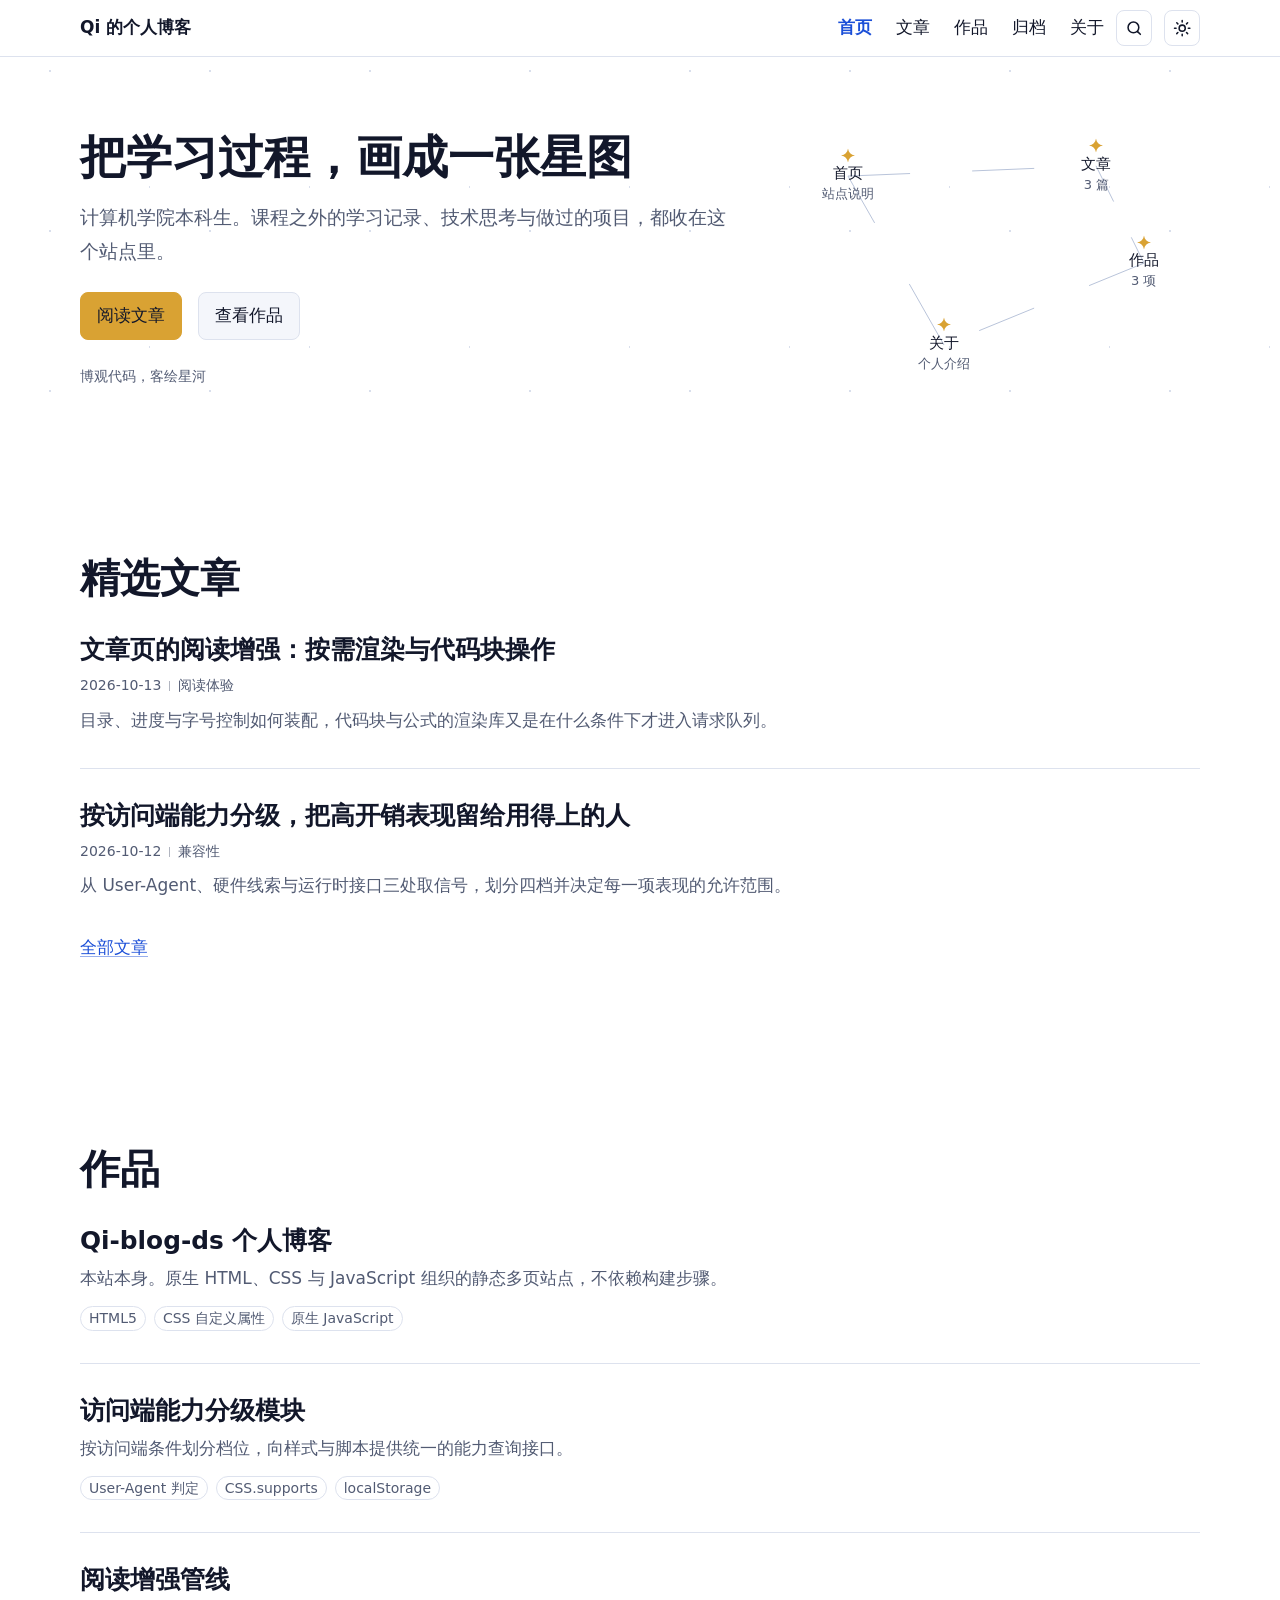
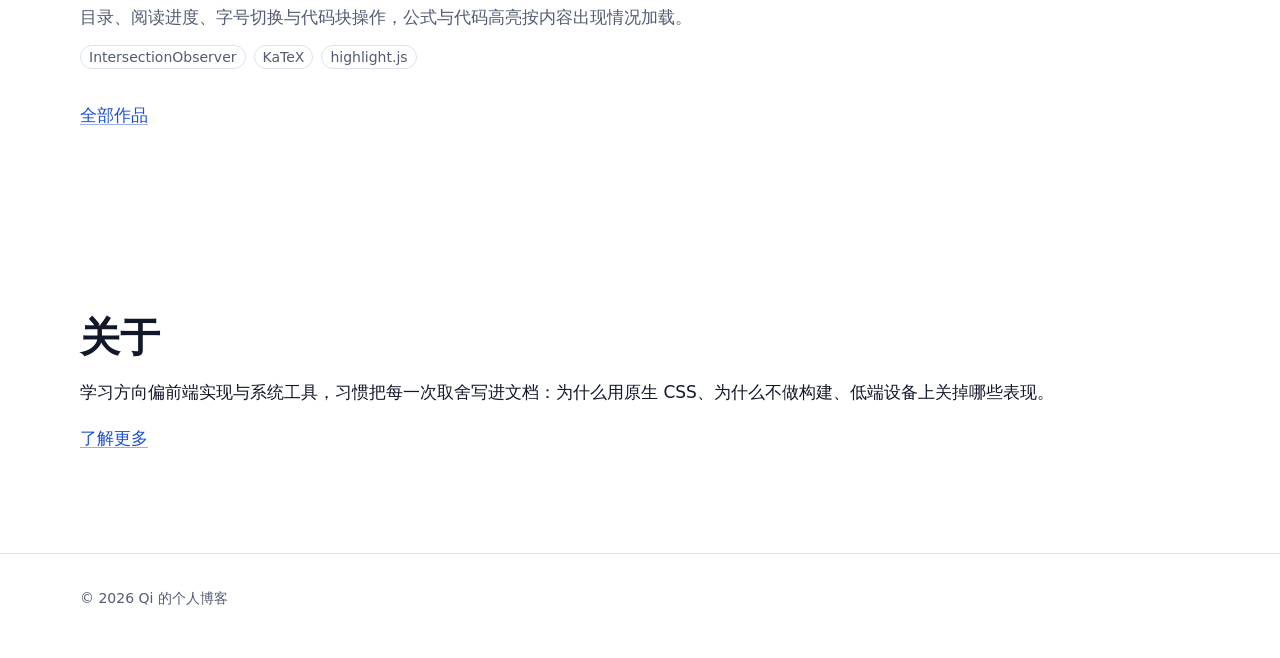
==== index.html @ 5adccbd2 "perf: 站内搜索改为按需加载，首屏不再承担搜索体积 改法：页面移除搜索脚本的同步引入，改由 main.js 的引导逻辑在点击按钮、斜杠键或 Ctrl+K 时才请求脚本，脚本就绪后立即打开面板；搜索" ====
<!DOCTYPE html>
<html lang="zh-CN" data-theme="light">
<head>
  <meta charset="utf-8">
  <meta name="viewport" content="width=device-width, initial-scale=1">
  <meta name="color-scheme" content="light dark">
  <title>Qi 的个人博客</title>
  <meta name="description" content="个人博客：个人介绍、文章阅读与作品陈列。">
  <meta name="theme-color" content="#ffffff">
  <link rel="icon" href="assets/favicon.svg" type="image/svg+xml">
  <meta property="og:site_name" content="Qi 的个人博客">
  <meta property="og:type" content="website">
  <meta property="og:title" content="Qi 的个人博客">
  <meta property="og:description" content="个人博客：个人介绍、文章阅读与作品陈列。">
  <meta property="og:locale" content="zh_CN">
  <link rel="stylesheet" href="assets/styles/tokens.css?v=8">
  <link rel="stylesheet" href="assets/styles/base.css?v=8">
  <script src="assets/scripts/capability.js?v=8"></script>
  <script src="assets/scripts/main.js?v=8" defer></script>
  <script src="assets/scripts/chart.js?v=8" defer></script>
</head>
<body>
  <a class="skip-link" href="#main">跳到主要内容</a>

  <header class="site-header">
    <div class="container header-inner">
      <a class="brand" href="index.html">Qi 的个人博客</a>

      <nav id="site-nav" class="site-nav" aria-label="主导航">
        <ul>
          <li><a href="index.html" aria-current="page">首页</a></li>
          <li><a href="pages/posts.html">文章</a></li>
          <li><a href="pages/works.html">作品</a></li>
          <li><a href="pages/archive.html">归档</a></li>
          <li><a href="pages/about.html">关于</a></li>
        </ul>
      </nav>

      <button class="icon-button search-toggle" type="button" aria-expanded="false" aria-controls="search-panel" title="搜索文章">
        <span class="visually-hidden">搜索文章</span>
        <svg viewBox="0 0 24 24" fill="none" stroke="currentColor" stroke-width="2" stroke-linecap="round" stroke-linejoin="round" aria-hidden="true" focusable="false">
          <circle cx="11" cy="11" r="7"></circle>
          <path d="m20 20-3.5-3.5"></path>
        </svg>
      </button>      <button class="icon-button theme-toggle" type="button" aria-pressed="false" title="切换明暗主题">
        <span class="visually-hidden">切换明暗主题</span>
        <svg class="icon-sun" viewBox="0 0 24 24" fill="none" stroke="currentColor" stroke-width="2" stroke-linecap="round" stroke-linejoin="round" aria-hidden="true" focusable="false">
          <circle cx="12" cy="12" r="4"></circle>
          <path d="M12 2v2M12 20v2M4.93 4.93l1.41 1.41M17.66 17.66l1.41 1.41M2 12h2M20 12h2M6.34 17.66l-1.41 1.41M19.07 4.93l-1.41 1.41"></path>
        </svg>
        <svg class="icon-moon" viewBox="0 0 24 24" fill="none" stroke="currentColor" stroke-width="2" stroke-linecap="round" stroke-linejoin="round" aria-hidden="true" focusable="false">
          <path d="M12 3a6 6 0 0 0 9 9 9 9 0 1 1-9-9Z"></path>
        </svg>
      </button>

      <button class="icon-button nav-toggle" type="button" aria-expanded="false" aria-controls="site-nav" title="展开导航">
        <span class="visually-hidden">展开导航</span>
        <svg viewBox="0 0 24 24" fill="none" stroke="currentColor" stroke-width="2" stroke-linecap="round" aria-hidden="true" focusable="false">
          <path d="M3 7h18"></path>
          <path d="M3 12h18"></path>
          <path d="M3 17h18"></path>
        </svg>
      </button>
    </div>
  </header>

  <main id="main">
    <section class="section hero">
      <div class="container hero-inner">
        <div class="hero-copy">
          <h1>把学习过程，画成一张星图</h1>
          <p class="lede">计算机学院本科生。课程之外的学习记录、技术思考与做过的项目，都收在这个站点里。</p>
          <ul class="actions">
            <li><a href="pages/posts.html" data-variant="primary">阅读文章</a></li>
            <li><a href="pages/works.html">查看作品</a></li>
          </ul>
          <p class="hero-motto">博观代码，客绘星河</p>
        </div>

        <nav class="star-chart" aria-label="站点星图" aria-describedby="chart-help">
          <div class="chart-canvas">
            <svg class="chart-lines" viewBox="0 0 100 100" preserveAspectRatio="none" aria-hidden="true" focusable="false">
              <path pathLength="100" d="M12 18 L74 14"></path>
              <path pathLength="100" d="M74 14 L86 52"></path>
              <path pathLength="100" d="M86 52 L36 84"></path>
              <path pathLength="100" d="M36 84 L12 18"></path>
            </svg>
            <ul class="chart-nodes">
              <li class="chart-node chart-node-home">
                <a href="index.html" aria-current="page">
                  <svg class="chart-spark" viewBox="0 0 24 24" fill="currentColor" aria-hidden="true" focusable="false">
                    <path d="M12 0c1 7 5 11 12 12-7 1-11 5-12 12-1-7-5-11-12-12 7-1 11-5 12-12Z"></path>
                  </svg>
                  <span class="chart-label">首页</span>
                  <span class="chart-meta">站点说明</span>
                </a>
              </li>
              <li class="chart-node chart-node-posts">
                <a href="pages/posts.html">
                  <svg class="chart-spark" viewBox="0 0 24 24" fill="currentColor" aria-hidden="true" focusable="false">
                    <path d="M12 0c1 7 5 11 12 12-7 1-11 5-12 12-1-7-5-11-12-12 7-1 11-5 12-12Z"></path>
                  </svg>
                  <span class="chart-label">文章</span>
                  <span class="chart-meta">3 篇</span>
                </a>
              </li>
              <li class="chart-node chart-node-works">
                <a href="pages/works.html">
                  <svg class="chart-spark" viewBox="0 0 24 24" fill="currentColor" aria-hidden="true" focusable="false">
                    <path d="M12 0c1 7 5 11 12 12-7 1-11 5-12 12-1-7-5-11-12-12 7-1 11-5 12-12Z"></path>
                  </svg>
                  <span class="chart-label">作品</span>
                  <span class="chart-meta">3 项</span>
                </a>
              </li>
              <li class="chart-node chart-node-about">
                <a href="pages/about.html">
                  <svg class="chart-spark" viewBox="0 0 24 24" fill="currentColor" aria-hidden="true" focusable="false">
                    <path d="M12 0c1 7 5 11 12 12-7 1-11 5-12 12-1-7-5-11-12-12 7-1 11-5 12-12Z"></path>
                  </svg>
                  <span class="chart-label">关于</span>
                  <span class="chart-meta">个人介绍</span>
                </a>
              </li>
            </ul>
          </div>
        </nav>
        <p id="chart-help" class="visually-hidden">星图的四个节点可用方向键移动位置，按住 Shift 加快，按 Home 让该节点回到初始位置；滚轮可放大，双击空白处或按 Esc 回到初始状态。</p>
      </div>
    </section>

    <section class="section">
      <div class="container">
        <h2 data-reveal>精选文章</h2>
        <ul class="card-list">
          <li data-reveal>
            <article>
              <h3 class="list-title"><a href="pages/post-reader.html">文章页的阅读增强：按需渲染与代码块操作</a></h3>
              <p class="meta"><time datetime="2026-10-13">2026-10-13</time><span>阅读体验</span></p>
              <p class="summary">目录、进度与字号控制如何装配，代码块与公式的渲染库又是在什么条件下才进入请求队列。</p>
            </article>
          </li>
          <li data-reveal>
            <article>
              <h3 class="list-title"><a href="pages/post-capability.html">按访问端能力分级，把高开销表现留给用得上的人</a></h3>
              <p class="meta"><time datetime="2026-10-12">2026-10-12</time><span>兼容性</span></p>
              <p class="summary">从 User-Agent、硬件线索与运行时接口三处取信号，划分四档并决定每一项表现的允许范围。</p>
            </article>
          </li>
        </ul>
        <p><a href="pages/posts.html">全部文章</a></p>
      </div>
    </section>

    <section class="section">
      <div class="container">
        <h2 data-reveal>作品</h2>
        <ul class="card-list">
          <li data-reveal>
            <article>
              <h3 class="list-title"><a href="pages/works.html">Qi-blog-ds 个人博客</a></h3>
              <p class="summary">本站本身。原生 HTML、CSS 与 JavaScript 组织的静态多页站点，不依赖构建步骤。</p>
              <ul class="tags">
                <li>HTML5</li>
                <li>CSS 自定义属性</li>
                <li>原生 JavaScript</li>
              </ul>
            </article>
          </li>
          <li data-reveal>
            <article>
              <h3 class="list-title"><a href="pages/works.html">访问端能力分级模块</a></h3>
              <p class="summary">按访问端条件划分档位，向样式与脚本提供统一的能力查询接口。</p>
              <ul class="tags">
                <li>User-Agent 判定</li>
                <li>CSS.supports</li>
                <li>localStorage</li>
              </ul>
            </article>
          </li>
          <li data-reveal>
            <article>
              <h3 class="list-title"><a href="pages/works.html">阅读增强管线</a></h3>
              <p class="summary">目录、阅读进度、字号切换与代码块操作，公式与代码高亮按内容出现情况加载。</p>
              <ul class="tags">
                <li>IntersectionObserver</li>
                <li>KaTeX</li>
                <li>highlight.js</li>
              </ul>
            </article>
          </li>
        </ul>
        <p><a href="pages/works.html">全部作品</a></p>
      </div>
    </section>

    <section class="section">
      <div class="container">
        <h2>关于</h2>
        <p>学习方向偏前端实现与系统工具，习惯把每一次取舍写进文档：为什么用原生 CSS、为什么不做构建、低端设备上关掉哪些表现。</p>
        <p><a href="pages/about.html">了解更多</a></p>
      </div>
    </section>
  </main>

  <footer class="site-footer">
    <div class="container">
      <p>© <span data-year>2026</span> Qi 的个人博客</p>
    </div>
  </footer>
  <div class="search-panel" id="search-panel" hidden>
    <div class="search-box" role="dialog" aria-modal="true" aria-labelledby="search-heading">
      <h2 class="visually-hidden" id="search-heading">站内搜索</h2>
      <div class="search-bar">
        <svg class="search-icon" viewBox="0 0 24 24" fill="none" stroke="currentColor" stroke-width="2" stroke-linecap="round" stroke-linejoin="round" aria-hidden="true" focusable="false">
          <circle cx="11" cy="11" r="7"></circle>
          <path d="m20 20-3.5-3.5"></path>
        </svg>
        <input type="search" class="search-input" placeholder="搜索文章" aria-label="输入关键词搜索文章" autocomplete="off">
        <button type="button" class="search-dismiss" aria-label="关闭搜索">
          <svg viewBox="0 0 24 24" fill="none" stroke="currentColor" stroke-width="2" stroke-linecap="round" aria-hidden="true" focusable="false">
            <path d="M6 6l12 12"></path>
            <path d="M18 6 6 18"></path>
          </svg>
        </button>
      </div>
      <p class="search-status" role="status" aria-live="polite"></p>
      <ul class="search-results"></ul>
    </div>
  </div>

</body>
</html>
---- assets/styles/tokens.css ----
/* 设计令牌：字体、字号、间距、圆角、动效与配色 */
:root {
  --font-sans: system-ui, -apple-system, "Segoe UI", "Noto Sans SC",
    "PingFang SC", "Microsoft YaHei", sans-serif;
  --font-mono: ui-monospace, SFMono-Regular, "Cascadia Code", Consolas,
    "Liberation Mono", monospace;

  --text-sm: 0.875rem;
  --text-base: 1.0625rem;
  --text-lg: 1.1875rem;
  --text-xl: clamp(1.3rem, 1.15rem + 0.6vw, 1.55rem);
  --text-2xl: clamp(1.7rem, 1.35rem + 1.5vw, 2.5rem);
  --text-3xl: clamp(2.1rem, 1.5rem + 2.6vw, 3.6rem);

  --leading-tight: 1.22;
  --leading-base: 1.75;

  --space-1: 0.25rem;
  --space-2: 0.5rem;
  --space-3: 0.75rem;
  --space-4: 1rem;
  --space-5: 1.5rem;
  --space-6: 2rem;
  --space-7: 3rem;
  --space-8: 4rem;

  --radius-sm: 4px;
  --radius-md: 8px;
  --radius-pill: 999px;

  --container: 72rem;
  --measure: 36rem;
  --section-space: clamp(3rem, 2rem + 4vw, 5.5rem);
  --header-height: 3.5rem;

  --duration-fast: 120ms;
  --duration-base: 200ms;
  --duration-slow: 400ms;
  --duration-drift: 240s;
  --duration-draw: 900ms;
  --ease-out: cubic-bezier(0.22, 1, 0.36, 1);
}

:root[data-theme="light"] {
  color-scheme: light;
  --color-bg: #ffffff;
  --color-surface: #f4f6fb;
  --color-text: #12172a;
  --color-muted: #525b73;
  --color-border: #dde2ee;
  --color-accent: #d9a233;
  --color-accent-contrast: #12172a;
  --color-link: #1b4fd8;
  --color-link-hover: #1746bf;
  --color-focus: #1d4ed8;
  --color-star: #aebbd6;
  --color-chart-line: #b9c4da;
  --color-selection: rgb(217 162 51 / 30%);
  --star-opacity: 0.7;
  --shadow-md: 0 6px 24px rgb(16 18 24 / 10%);
}

:root[data-theme="dark"] {
  color-scheme: dark;
  --color-bg: #0a0e18;
  --color-surface: #131a28;
  --color-text: #e7ecf7;
  --color-muted: #98a3bd;
  --color-border: #242c40;
  --color-accent: #f0c675;
  --color-accent-contrast: #0a0e18;
  --color-link: #8fb4ff;
  --color-link-hover: #a9c8ff;
  --color-focus: #93b6ff;
  --color-star: #9fb6e8;
  --color-chart-line: #38425f;
  --color-selection: rgb(240 198 117 / 28%);
  --star-opacity: 0.7;
  --shadow-md: 0 6px 24px rgb(0 0 0 / 45%);
}

::selection {
  background-color: var(--color-selection);
  color: var(--color-text);
}
---- assets/styles/base.css ----
/* 重置与基线 */
*,
*::before,
*::after {
  box-sizing: border-box;
}

html {
  -webkit-text-size-adjust: 100%;
  scroll-behavior: smooth;
}

@media (prefers-reduced-motion: reduce) {
  html {
    scroll-behavior: auto;
  }

  *,
  *::before,
  *::after {
    animation-duration: 0.01ms !important;
    animation-iteration-count: 1 !important;
    transition-duration: 0.01ms !important;
  }
}

body {
  display: flex;
  flex-direction: column;
  min-height: 100vh;
  margin: 0;
  font-family: var(--font-sans);
  font-size: var(--text-base);
  line-height: var(--leading-base);
  caret-color: var(--color-accent);
  color: var(--color-text);
  background-color: var(--color-bg);
}

main {
  flex: 1;
}

h1,
h2,
h3,
h4 {
  margin: 0 0 var(--space-4);
  line-height: var(--leading-tight);
  text-wrap: balance;
}

h1 {
  font-size: var(--text-3xl);
}

h2 {
  font-size: var(--text-2xl);
}

h3 {
  font-size: var(--text-xl);
}

p {
  margin: 0 0 var(--space-4);
}

ul,
ol {
  padding-inline-start: 1.25em;
}

img,
svg,
video {
  display: block;
  max-width: 100%;
  height: auto;
}

a {
  color: var(--color-link);
  text-decoration-line: underline;
  text-decoration-color: color-mix(in srgb, currentColor 45%, transparent);
  text-decoration-thickness: 0.06em;
  text-underline-offset: 0.18em;
  text-decoration-skip-ink: auto;
  transition: color var(--duration-fast) var(--ease-out);
}

a:hover,
a:active {
  color: var(--color-link-hover);
  text-decoration-color: currentColor;
  text-decoration-thickness: 0.1em;
}

.prose a,
.summary a {
  overflow-wrap: break-word;
  overflow-wrap: anywhere;
}

/* 站外链接附外链标记，缺少遮罩支持时不显示 */
@supports ((-webkit-mask-image: url("x.svg")) or (mask-image: url("x.svg"))) {
  .prose a[href^="http"]::after,
  .summary a[href^="http"]::after,
  .actions a[href^="http"]::after {
    content: "";
    display: inline-block;
    inline-size: 0.7em;
    block-size: 0.7em;
    margin-inline-start: 0.3em;
    vertical-align: baseline;
    background-color: currentColor;
    -webkit-mask-image: url("data:image/svg+xml,%3Csvg xmlns='http://www.w3.org/2000/svg' viewBox='0 0 24 24' fill='none' stroke='%23000' stroke-width='2.4' stroke-linecap='round' stroke-linejoin='round'%3E%3Cpath d='M15 3h6v6'/%3E%3Cpath d='M10 14 21 3'/%3E%3Cpath d='M18 13v6a2 2 0 0 1-2 2H5a2 2 0 0 1-2-2V8a2 2 0 0 1 2-2h6'/%3E%3C/svg%3E");
    mask-image: url("data:image/svg+xml,%3Csvg xmlns='http://www.w3.org/2000/svg' viewBox='0 0 24 24' fill='none' stroke='%23000' stroke-width='2.4' stroke-linecap='round' stroke-linejoin='round'%3E%3Cpath d='M15 3h6v6'/%3E%3Cpath d='M10 14 21 3'/%3E%3Cpath d='M18 13v6a2 2 0 0 1-2 2H5a2 2 0 0 1-2-2V8a2 2 0 0 1 2-2h6'/%3E%3C/svg%3E");
    -webkit-mask-repeat: no-repeat;
    mask-repeat: no-repeat;
    -webkit-mask-position: center;
    mask-position: center;
    -webkit-mask-size: contain;
    mask-size: contain;
  }

  .actions a[href^="http"]::after {
    margin-inline-start: 0;
  }
}

button {
  font: inherit;
  color: inherit;
}

:focus-visible {
  outline: 2px solid var(--color-focus);
  outline-offset: 2px;
}

/* 通用工具类 */
.container {
  width: 100%;
  max-width: var(--container);
  margin-inline: auto;
  padding-inline: var(--space-4);
}

.visually-hidden {
  position: absolute;
  width: 1px;
  height: 1px;
  padding: 0;
  margin: -1px;
  overflow: hidden;
  clip-path: inset(50%);
  white-space: nowrap;
  border: 0;
}

.skip-link {
  position: absolute;
  inset-inline-start: var(--space-4);
  inset-block-start: -3rem;
  z-index: 40;
  padding: var(--space-2) var(--space-4);
  background-color: var(--color-bg);
  border: 1px solid var(--color-border);
  border-radius: var(--radius-md);
  text-decoration: none;
  transition: inset-block-start var(--duration-fast) var(--ease-out);
}

.skip-link:focus {
  inset-block-start: var(--space-2);
}

/* 页头 */
.site-header {
  position: sticky;
  inset-block-start: 0;
  z-index: 20;
  background-color: var(--color-bg);
  border-bottom: 1px solid var(--color-border);
}

@supports (backdrop-filter: blur(1px)) {
  .site-header {
    background-color: color-mix(in srgb, var(--color-bg) 86%, transparent);
    -webkit-backdrop-filter: blur(12px);
    backdrop-filter: blur(12px);
  }
}

.header-inner {
  display: flex;
  align-items: center;
  gap: var(--space-3);
  min-height: var(--header-height);
}

.brand {
  margin-inline-end: auto;
  font-weight: 600;
  color: inherit;
  text-decoration: none;
}

.icon-button {
  display: inline-flex;
  align-items: center;
  justify-content: center;
  inline-size: 2.25rem;
  block-size: 2.25rem;
  padding: 0;
  background-color: transparent;
  border: 1px solid var(--color-border);
  border-radius: var(--radius-md);
  color: inherit;
  cursor: pointer;
  transition: background-color var(--duration-fast) var(--ease-out);
}

.icon-button:hover {
  background-color: var(--color-surface);
}

.icon-button svg {
  inline-size: 1.15rem;
  block-size: 1.15rem;
}

.theme-toggle .icon-moon {
  display: none;
}

:root[data-theme="dark"] .theme-toggle .icon-sun {
  display: none;
}

:root[data-theme="dark"] .theme-toggle .icon-moon {
  display: block;
}

/* 导航 */
.site-nav ul {
  display: flex;
  flex-direction: column;
  gap: var(--space-2);
  margin: 0;
  padding: 0;
  list-style: none;
}

.site-nav a {
  display: block;
  padding-block: var(--space-1);
  color: inherit;
  text-decoration: none;
}

.site-nav a:hover {
  color: var(--color-link);
  text-decoration: underline;
}

.site-nav a[aria-current="page"] {
  color: var(--color-link);
  font-weight: 600;
}

/* 具备脚本能力时，移动端导航折入可展开面板 */
:root.has-js .site-nav {
  position: absolute;
  inset-inline: 0;
  inset-block-start: 100%;
  display: none;
  padding: var(--space-3) var(--space-4) var(--space-5);
  background-color: var(--color-bg);
  border-bottom: 1px solid var(--color-border);
}

:root.has-js .site-nav[data-open="true"] {
  display: block;
}

@media (min-width: 768px) {
  .nav-toggle {
    display: none;
  }

  :root.has-js .site-nav {
    position: static;
    display: block;
    padding: 0;
    background: none;
    border: 0;
  }

  .site-nav ul {
    flex-direction: row;
    gap: var(--space-5);
  }
}

/* 内容区块与页脚 */
.section {
  padding-block: var(--section-space);
  scroll-margin-top: calc(var(--header-height) + var(--space-4));
}

.hero {
  position: relative;
  overflow: hidden;
  padding-block: clamp(2.5rem, 1.6rem + 3.6vw, 4.5rem) var(--section-space);
}

.hero-inner {
  display: grid;
  gap: var(--space-7);
  align-items: center;
}

@media (min-width: 60rem) {
  .hero-inner {
    grid-template-columns: minmax(0, 1fr) minmax(20rem, 25rem);
    gap: var(--space-8);
  }
}

.hero h1 {
  font-size: clamp(1.85rem, 1.4rem + 1.9vw, 2.9rem);
}

.hero-motto {
  margin: var(--space-5) 0 0;
  color: var(--color-muted);
  font-size: var(--text-sm);
}

/* 站点星图：栏目作为星座节点，连线与星点由内联 SVG 与样式生成 */
.star-chart {
  position: relative;
  inline-size: 100%;
  max-inline-size: 25rem;
  aspect-ratio: 10 / 6.4;
  margin-inline: auto;
}

/* 可变换层：缩放与平移作用在这一层，节点与连线同处一层 */
.chart-canvas {
  position: absolute;
  inset: 0;
  touch-action: pan-y;
  cursor: grab;
  -webkit-user-drag: none;
}

.chart-canvas[data-dragging="true"] {
  cursor: grabbing;
}

.chart-lines {
  position: absolute;
  inset: 0;
  inline-size: 100%;
  block-size: 100%;
  overflow: visible;
  color: var(--color-chart-line);
}

.chart-lines path {
  fill: none;
  stroke: currentColor;
  stroke-width: 1;
  vector-effect: non-scaling-stroke;
  stroke-dasharray: 100;
  stroke-dashoffset: 0;
  animation: chart-draw var(--duration-draw) var(--ease-out) both;
}

.chart-lines path:nth-child(2) {
  animation-delay: 110ms;
}

.chart-lines path:nth-child(3) {
  animation-delay: 220ms;
}

.chart-lines path:nth-child(4) {
  animation-delay: 330ms;
}

@keyframes chart-draw {
  from {
    stroke-dashoffset: 100;
  }

  to {
    stroke-dashoffset: 0;
  }
}

.chart-nodes {
  position: absolute;
  inset: 0;
  margin: 0;
  padding: 0;
  list-style: none;
}

.chart-node {
  position: absolute;
  inset-block-start: var(--y);
  inset-inline-start: var(--x);
  inline-size: max-content;
  /* 静态时偏移由变量给出（缺省 0）；脚本运行时改为直接写内联 transform */
  transform: translate(-50%, -50%) translate3d(var(--ox, 0px), var(--oy, 0px), 0);
}

.chart-node a {
  display: flex;
  flex-direction: column;
  align-items: center;
  gap: 0.15rem;
  padding: var(--space-1) var(--space-2);
  color: inherit;
  text-decoration: none;
}

.chart-spark {
  inline-size: 0.875rem;
  block-size: 0.875rem;
  color: var(--color-accent);
  transition: transform var(--duration-base) var(--ease-out);
}

.chart-node a:hover .chart-spark,
.chart-node a:focus-visible .chart-spark {
  transform: scale(1.2);
}

.chart-label {
  font-size: 0.9375rem;
  line-height: 1.3;
}

.chart-node a:hover .chart-label,
.chart-node a:focus-visible .chart-label {
  color: var(--color-link);
}

.chart-meta {
  color: var(--color-muted);
  font-size: 0.8125rem;
  line-height: 1.3;
}

.chart-node-home {
  --x: 12%;
  --y: 18%;
}

.chart-node-posts {
  --x: 74%;
  --y: 14%;
}

.chart-node-works {
  --x: 86%;
  --y: 52%;
}

.chart-node-about {
  --x: 36%;
  --y: 84%;
}
/* 聚焦反馈：指针悬停或键盘聚焦某个节点时，相关元素保持，其余退到背景 */
.chart-spark,
.chart-label,
.chart-meta,
.chart-lines path {
  transition: opacity var(--duration-base) var(--ease-out), color var(--duration-base) var(--ease-out);
}

/* 淡化时只让星形与连线退到背景，标签改用次要文字色，文字始终可读 */
.chart-node.is-dim .chart-spark {
  opacity: 0.35;
}

.chart-node.is-dim .chart-label,
.chart-node.is-dim .chart-meta {
  color: var(--color-muted);
}

.chart-lines path.is-dim {
  opacity: 0.3;
}

.chart-node.is-focus .chart-spark {
  transform: scale(1.35);
}

.chart-node.is-focus .chart-label {
  color: var(--color-link);
}

.chart-node.is-focus .chart-meta {
  color: var(--color-text);
}

.chart-lines path.is-focus {
  stroke: var(--color-accent);
  stroke-width: 1.5;
}

.chart-node a {
  cursor: grab;
  -webkit-user-drag: none;
  user-select: none;
}
/* 高对比模式：线条与星形改用系统色，淡化改用系统灰，不再依赖透明度 */
@media (forced-colors: active) {
  .hero::before,
  .hero::after {
    display: none;
  }

  .chart-lines {
    color: CanvasText;
  }

  .chart-lines path.is-focus {
    stroke: Highlight;
    stroke-width: 2;
  }

  .chart-spark {
    color: CanvasText;
  }

  .chart-node.is-focus .chart-spark,
  .chart-node.is-focus .chart-label {
    color: Highlight;
  }

  .chart-node.is-dim,
  .chart-lines path.is-dim {
    opacity: 1;
  }

  .chart-node.is-dim .chart-label,
  .chart-node.is-dim .chart-meta {
    color: GrayText;
  }
}
/* 用户要求更高对比度时，线条与各类边框改用正文色 */
@media (prefers-contrast: more) {
  .chart-lines {
    color: var(--color-text);
  }

  .chart-lines path.is-dim {
    opacity: 0.55;
  }

  .site-header,
  .card-list > li,
  .tags li,
  .pager a,
  .icon-button,
  .code-action,
  .code-toolbar {
    border-color: var(--color-text);
  }
}

.chart-node.is-dragging {
  z-index: 2;
}

.chart-node.is-dragging a {
  cursor: grabbing;
}

/* 星河：两层星点，位移量与平铺尺寸取整以保持循环无缝 */
.hero::before,
.hero::after {
  content: "";
  position: absolute;
  inset: -170px;
  pointer-events: none;
  background-repeat: repeat;
}

.hero::before {
  background-image:
    radial-gradient(1px 1px at 24px 36px, var(--color-star) 50%, transparent 51%),
    radial-gradient(1px 1px at 132px 96px, var(--color-star) 50%, transparent 51%),
    radial-gradient(1px 1px at 78px 168px, var(--color-star) 50%, transparent 51%);
  background-size: 120px 120px;
  opacity: var(--star-opacity);
  animation: star-drift-a var(--duration-drift) linear infinite;
}

.hero::after {
  background-image:
    radial-gradient(1.5px 1.5px at 60px 24px, var(--color-star) 50%, transparent 51%),
    radial-gradient(1.5px 1.5px at 160px 140px, var(--color-star) 50%, transparent 51%);
  background-size: 160px 160px;
  opacity: calc(var(--star-opacity) * 0.65);
  animation: star-drift-b calc(var(--duration-drift) * 1.3) linear infinite;
}

.hero > .container {
  position: relative;
  z-index: 1;
}

@keyframes star-drift-a {
  from {
    transform: translate3d(0, 0, 0);
  }

  to {
    transform: translate3d(-120px, 120px, 0);
  }
}

@keyframes star-drift-b {
  from {
    transform: translate3d(0, 0, 0);
  }

  to {
    transform: translate3d(160px, -160px, 0);
  }
}

.lede {
  font-size: var(--text-lg);
  color: var(--color-muted);
}

.site-footer {
  padding-block: var(--space-6);
  border-top: 1px solid var(--color-border);
  color: var(--color-muted);
  font-size: var(--text-sm);
}

/* 能力分级降级：按 data-cap 与 data-motion 关闭高开销表现 */
:root[data-cap="low"] .site-header,
:root[data-cap="minimal"] .site-header {
  background-color: var(--color-bg);
  -webkit-backdrop-filter: none;
  backdrop-filter: none;
}

:root[data-cap="minimal"] .site-nav {
  position: static;
  display: block;
  padding: 0;
  background: none;
  border: 0;
}

:root[data-cap="minimal"] .site-nav ul {
  flex-direction: row;
  flex-wrap: wrap;
  gap: var(--space-4);
}

:root[data-cap="minimal"] .nav-toggle,
:root[data-cap="minimal"] .theme-toggle,
:root[data-cap="minimal"] .search-toggle,
:root:not(.has-js) .nav-toggle,
:root:not(.has-js) .theme-toggle,
:root:not(.has-js) .search-toggle {
  display: none;
}

:root[data-cap="minimal"],
:root[data-motion="reduced"] {
  scroll-behavior: auto;
}

:root[data-motion="reduced"] *,
:root[data-motion="reduced"] *::before,
:root[data-motion="reduced"] *::after {
  animation-duration: 0.01ms !important;
  animation-iteration-count: 1 !important;
  transition-duration: 0.01ms !important;
}

:root[data-cap="minimal"] *,
:root[data-cap="minimal"] *::before,
:root[data-cap="minimal"] *::after {
  animation: none !important;
  transition: none !important;
}

/* 内容清单：文章与作品 */
.card-list {
  margin: 0;
  padding: 0;
  list-style: none;
}

.card-list > li {
  padding-block: var(--space-6);
  border-top: 1px solid var(--color-border);
}

.card-list > li:first-child {
  padding-block-start: var(--space-4);
  border-top: 0;
}

.list-title {
  margin: 0 0 var(--space-2);
  font-size: var(--text-xl);
}

.list-title a {
  color: inherit;
  text-decoration: none;
}

.list-title a:hover {
  color: var(--color-link);
  text-decoration: underline;
}

.meta {
  margin: 0 0 var(--space-2);
  color: var(--color-muted);
  font-size: var(--text-sm);
}

/* 元信息之间以细分隔线区分，避免使用居中小圆点 */
.meta > * + *::before {
  content: "";
  display: inline-block;
  inline-size: 1px;
  block-size: 0.72em;
  margin-inline: var(--space-2);
  background-color: currentColor;
  opacity: 0.45;
  vertical-align: -0.06em;
}

.meta time {
  font-variant-numeric: tabular-nums;
}

.summary {
  margin: 0;
  color: var(--color-muted);
}

.tags {
  display: flex;
  flex-wrap: wrap;
  gap: var(--space-2);
  margin: var(--space-3) 0 0;
  padding: 0;
  list-style: none;
}

.tags li {
  padding: 0 var(--space-2);
  border: 1px solid var(--color-border);
  border-radius: var(--radius-pill);
  color: var(--color-muted);
  font-size: var(--text-sm);
  line-height: 1.6;
}

.actions {
  display: flex;
  flex-wrap: wrap;
  gap: var(--space-4);
  margin: var(--space-5) 0 0;
  padding: 0;
  list-style: none;
}

.actions a {
  display: inline-flex;
  align-items: center;
  gap: var(--space-2);
  padding: var(--space-2) var(--space-4);
  background-color: var(--color-surface);
  border: 1px solid var(--color-border);
  border-radius: var(--radius-md);
  color: var(--color-text);
  text-decoration: none;
}

.actions a:hover,
.actions a:active {
  background-color: var(--color-bg);
  border-color: var(--color-link);
  color: var(--color-link);
}

.actions a[data-variant="primary"] {
  background-color: var(--color-accent);
  border-color: var(--color-accent);
  color: var(--color-accent-contrast);
}

.actions a[data-variant="primary"]:hover,
.actions a[data-variant="primary"]:active {
  background-color: var(--color-accent);
  border-color: var(--color-accent);
  color: var(--color-accent-contrast);
  filter: brightness(1.12);
}

/* 正文 */
.prose {
  max-width: var(--measure);
}

.prose :is(h2, h3, h4) {
  scroll-margin-top: calc(var(--header-height) + var(--space-4));
}

.prose p {
  text-wrap: pretty;
}

/* 表格：正文中的对照内容，窄屏由外层容器承担横向滚动 */
.table-wrap {
  overflow-x: auto;
  margin: 0 0 var(--space-5);
}

.prose table {
  inline-size: 100%;
  min-inline-size: 28rem;
  border-collapse: collapse;
  font-size: var(--text-sm);
  line-height: 1.6;
}

.prose caption {
  margin-bottom: var(--space-3);
  color: var(--color-muted);
  text-align: start;
}

.prose th,
.prose td {
  padding: var(--space-3);
  border-bottom: 1px solid var(--color-border);
  text-align: start;
  vertical-align: top;
}

.prose thead th {
  border-bottom-color: var(--color-text);
  color: var(--color-muted);
  font-weight: 600;
}

.prose tbody tr:last-child th,
.prose tbody tr:last-child td {
  border-bottom: 0;
}

.prose pre {
  overflow-x: auto;
  margin: 0 0 var(--space-4);
  padding: var(--space-4);
  background-color: var(--color-surface);
  border: 1px solid var(--color-border);
  border-radius: var(--radius-md);
  font-family: var(--font-mono);
  font-size: var(--text-sm);
  line-height: 1.6;
}

.prose code {
  font-family: var(--font-mono);
  font-size: 0.95em;
}

.prose blockquote {
  margin: 0 0 var(--space-4);
  padding-inline-start: var(--space-4);
  border-inline-start: 1px solid var(--color-border);
  color: var(--color-muted);
}

/* 横向滚动区域沿用页面配色，滚动条不落入浏览器默认外观 */
.prose pre,
.table-wrap {
  scrollbar-color: var(--color-border) transparent;
  scrollbar-width: thin;
}

/* 滚动出现：仅在具备观察器且允许动效时隐藏待入场元素 */
:root.has-observer:not([data-motion="reduced"]) [data-reveal] {
  opacity: 0;
  transform: translateY(8px);
}

:root.has-observer:not([data-motion="reduced"]) [data-reveal].is-revealed {
  opacity: 1;
  transform: none;
  transition: opacity var(--duration-slow) var(--ease-out),
    transform var(--duration-slow) var(--ease-out);
}

/* 归档页：按年份与按标签两组视图 */
.archive-years {
  margin: 0 0 var(--space-7);
  padding: 0;
  list-style: none;
}

.archive-year {
  padding-block: var(--space-4);
  border-top: 1px solid var(--color-border);
}

.archive-year:first-child {
  padding-block-start: 0;
  border-top: 0;
}

.archive-year h3 {
  margin: 0 0 var(--space-3);
  color: var(--color-muted);
  font-size: var(--text-lg);
  font-variant-numeric: tabular-nums;
}

.archive-items {
  margin: 0;
  padding: 0;
  list-style: none;
}

.archive-items li {
  display: flex;
  flex-wrap: wrap;
  align-items: baseline;
  gap: var(--space-3);
  padding-block: var(--space-2);
}

.archive-items time {
  min-inline-size: 4.5rem;
  color: var(--color-muted);
  font-size: var(--text-sm);
  font-variant-numeric: tabular-nums;
}

.tag-cloud {
  display: flex;
  flex-wrap: wrap;
  gap: var(--space-2);
  margin: 0 0 var(--space-6);
  padding: 0;
  list-style: none;
}

.tag-cloud a {
  display: inline-flex;
  align-items: baseline;
  gap: var(--space-2);
  padding: var(--space-1) var(--space-3);
  border: 1px solid var(--color-border);
  border-radius: var(--radius-pill);
  color: var(--color-text);
  text-decoration: none;
}

.tag-cloud a:hover {
  border-color: var(--color-link);
  color: var(--color-link);
}

.tag-count {
  color: var(--color-muted);
  font-size: var(--text-sm);
  font-variant-numeric: tabular-nums;
}

.tag-groups {
  display: grid;
  gap: var(--space-6);
}

.tag-group {
  padding-block-start: var(--space-4);
  border-top: 1px solid var(--color-border);
  scroll-margin-top: calc(var(--header-height) + var(--space-4));
}

.tag-group h3 {
  margin: 0 0 var(--space-2);
  font-size: var(--text-lg);
}
/* 站内搜索：覆盖式面板，结果用方向键选择 */
.search-panel {
  position: fixed;
  inset: 0;
  z-index: 60;
  display: flex;
  align-items: flex-start;
  justify-content: center;
  padding: 12vh var(--space-4) var(--space-4);
  background-color: rgb(10 14 18 / 55%);
}

.search-panel[hidden] {
  display: none;
}

.search-box {
  display: flex;
  flex-direction: column;
  inline-size: 100%;
  max-inline-size: 34rem;
  max-block-size: 68vh;
  overflow: hidden;
  background-color: var(--color-bg);
  border: 1px solid var(--color-border);
  border-radius: var(--radius-md);
  box-shadow: var(--shadow-md);
}

.search-bar {
  display: flex;
  align-items: center;
  gap: var(--space-3);
  padding: var(--space-3) var(--space-4);
  border-bottom: 1px solid var(--color-border);
}

.search-icon {
  inline-size: 1.05rem;
  block-size: 1.05rem;
  flex: none;
  color: var(--color-muted);
}

.search-input {
  flex: 1;
  min-inline-size: 0;
  padding: 0;
  background: transparent;
  border: 0;
  color: inherit;
  font: inherit;
  font-size: var(--text-lg);
}

.search-input:focus-visible {
  outline: none;
}

.search-dismiss {
  display: inline-flex;
  align-items: center;
  justify-content: center;
  inline-size: 1.75rem;
  block-size: 1.75rem;
  padding: 0;
  background-color: transparent;
  border: 0;
  border-radius: var(--radius-sm);
  color: var(--color-muted);
  cursor: pointer;
}

.search-dismiss:hover {
  color: var(--color-text);
}

.search-dismiss svg {
  inline-size: 1rem;
  block-size: 1rem;
}

.search-status {
  margin: 0;
  padding: var(--space-2) var(--space-4);
  color: var(--color-muted);
  font-size: var(--text-sm);
}

.search-results {
  margin: 0;
  padding: 0 var(--space-2) var(--space-2);
  list-style: none;
  overflow-y: auto;
}

.search-result {
  display: block;
  padding: var(--space-3);
  border-radius: var(--radius-sm);
  color: inherit;
  text-decoration: none;
}

.search-result:hover,
.search-result[aria-current="true"] {
  background-color: var(--color-surface);
}

.search-result-title {
  display: block;
  font-weight: 600;
}

.search-result-meta,
.search-result-text {
  display: block;
  margin-block-start: 0.2rem;
  color: var(--color-muted);
  font-size: var(--text-sm);
}

.search-result[aria-current="true"] .search-result-meta,
.search-result[aria-current="true"] .search-result-text {
  color: var(--color-text);
}

.search-result mark {
  background-color: var(--color-selection);
  color: inherit;
}
/* 打印与输出为 PDF：展开待入场内容，去掉屏幕专用的控件与装饰 */
@media print {
  [data-reveal] {
    opacity: 1 !important;
    transform: none !important;
  }

  .site-nav,
  .nav-toggle,
  .theme-toggle,
  .skip-link,
  .star-chart {
    display: none !important;
  }

  .site-header {
    position: static;
    background-color: transparent;
    -webkit-backdrop-filter: none;
    backdrop-filter: none;
    border-bottom-color: #999999;
  }

  a,
  .list-title a {
    color: #000000;
    text-decoration: underline;
  }

  .actions a,
  .pager a {
    display: inline;
    padding: 0;
    background-color: transparent;
    border: 0;
    color: #000000;
  }

  .tags li {
    border-color: #999999;
    color: #333333;
  }

  .site-footer {
    border-top-color: #999999;
    color: #333333;
  }

  .section {
    padding-block: 1.5rem;
  }
}
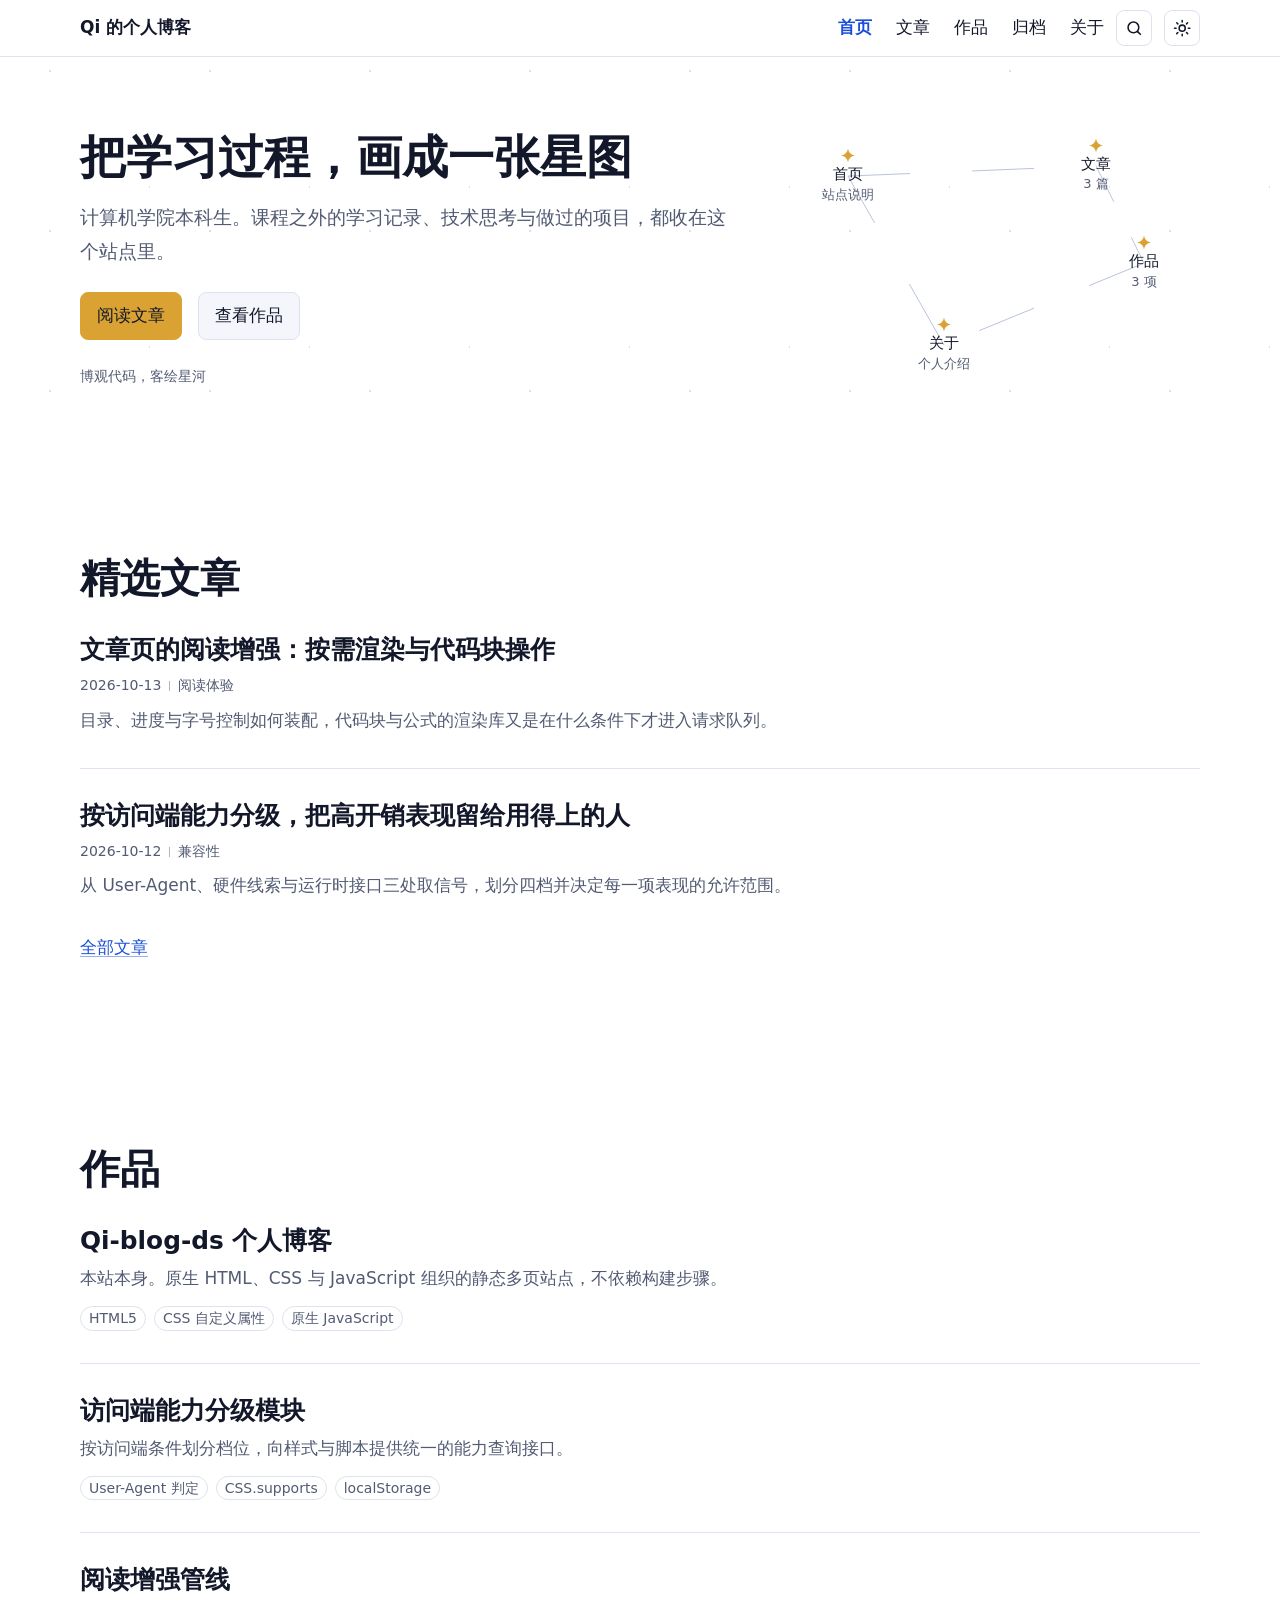
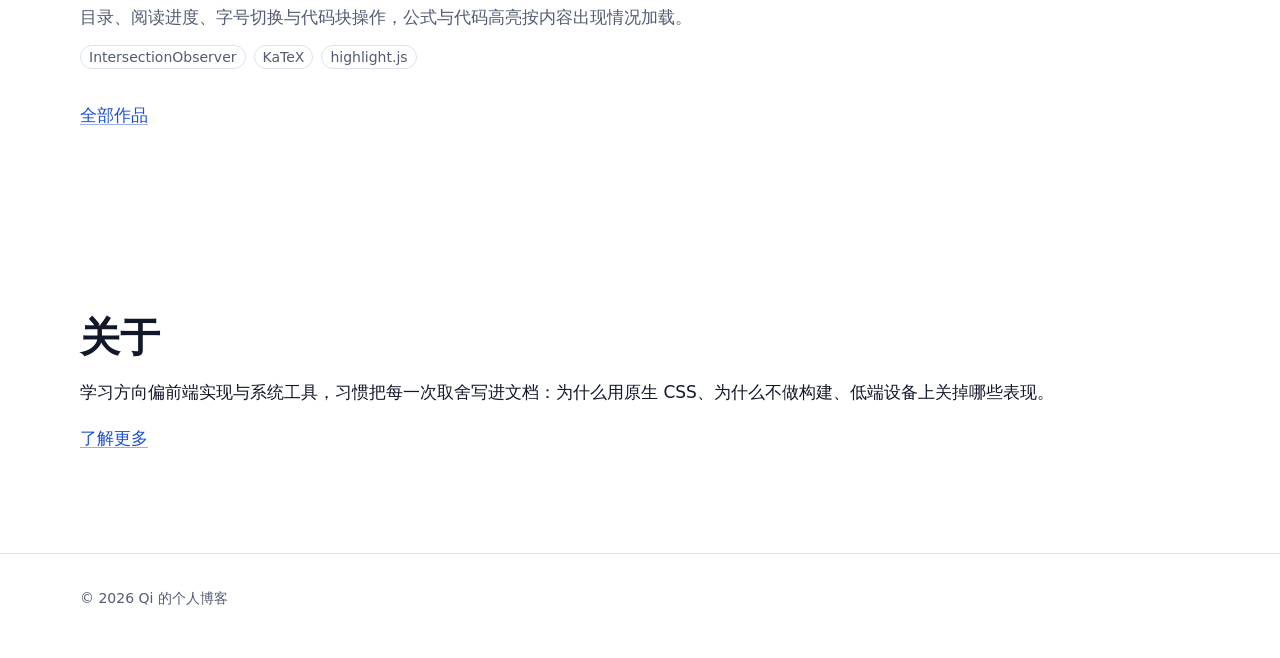
==== commit 207d2a7e: "feat: 补应用清单、分享元数据与未知地址页面 图标：由站点星形图形生成 192、512 与带安全边距的遮罩版本，深色底配琥珀色星，另提供触摸图标。  清单：manifest.webmanifest" ====
--- a/index.html
+++ b/index.html
@@ -7,12 +7,15 @@
   <title>Qi 的个人博客</title>
   <meta name="description" content="个人博客：个人介绍、文章阅读与作品陈列。">
   <meta name="theme-color" content="#ffffff">
+  <link rel="manifest" href="manifest.webmanifest">
+  <link rel="apple-touch-icon" href="assets/icons/icon-192.png">
   <link rel="icon" href="assets/favicon.svg" type="image/svg+xml">
   <meta property="og:site_name" content="Qi 的个人博客">
   <meta property="og:type" content="website">
   <meta property="og:title" content="Qi 的个人博客">
   <meta property="og:description" content="个人博客：个人介绍、文章阅读与作品陈列。">
   <meta property="og:locale" content="zh_CN">
+  <meta property="og:image" content="assets/media/og-cover.jpg">
   <link rel="stylesheet" href="assets/styles/tokens.css?v=8">
   <link rel="stylesheet" href="assets/styles/base.css?v=8">
   <script src="assets/scripts/capability.js?v=8"></script>
--- a/assets/styles/base.css
+++ b/assets/styles/base.css
@@ -916,6 +916,78 @@
     transform var(--duration-slow) var(--ease-out);
 }
 
+/* 作品截图与放大查看 */
+.work-shot {
+  margin: var(--space-4) 0 0;
+}
+
+.shot-open {
+  display: block;
+  inline-size: 100%;
+  padding: 0;
+  overflow: hidden;
+  background: none;
+  border: 1px solid var(--color-border);
+  border-radius: var(--radius-md);
+  cursor: zoom-in;
+}
+
+.shot-open:hover {
+  border-color: var(--color-link);
+}
+
+.shot-open img {
+  display: block;
+  inline-size: 100%;
+  block-size: auto;
+}
+
+/* 窄长截图按列显示并裁切预览，点击后再看完整图 */
+.work-shot--narrow .shot-open {
+  max-inline-size: 18rem;
+}
+
+.work-shot--narrow .shot-open img {
+  block-size: 24rem;
+  object-fit: cover;
+  object-position: top center;
+}
+
+.lightbox {
+  position: fixed;
+  inset: 0;
+  z-index: 70;
+  display: flex;
+  align-items: center;
+  justify-content: center;
+  padding: var(--space-5);
+  background-color: rgb(8 10 16 / 84%);
+}
+
+.lightbox[hidden] {
+  display: none;
+}
+
+.lightbox-inner {
+  position: relative;
+  display: flex;
+  align-items: center;
+  justify-content: center;
+  max-inline-size: 100%;
+}
+
+.lightbox-image {
+  max-inline-size: 100%;
+  max-block-size: 86vh;
+  border-radius: var(--radius-md);
+}
+
+.lightbox-close {
+  position: absolute;
+  inset-block-start: calc(-1 * var(--space-6));
+  inset-inline-end: 0;
+  background-color: var(--color-bg);
+}
 /* 归档页：按年份与按标签两组视图 */
 .archive-years {
   margin: 0 0 var(--space-7);
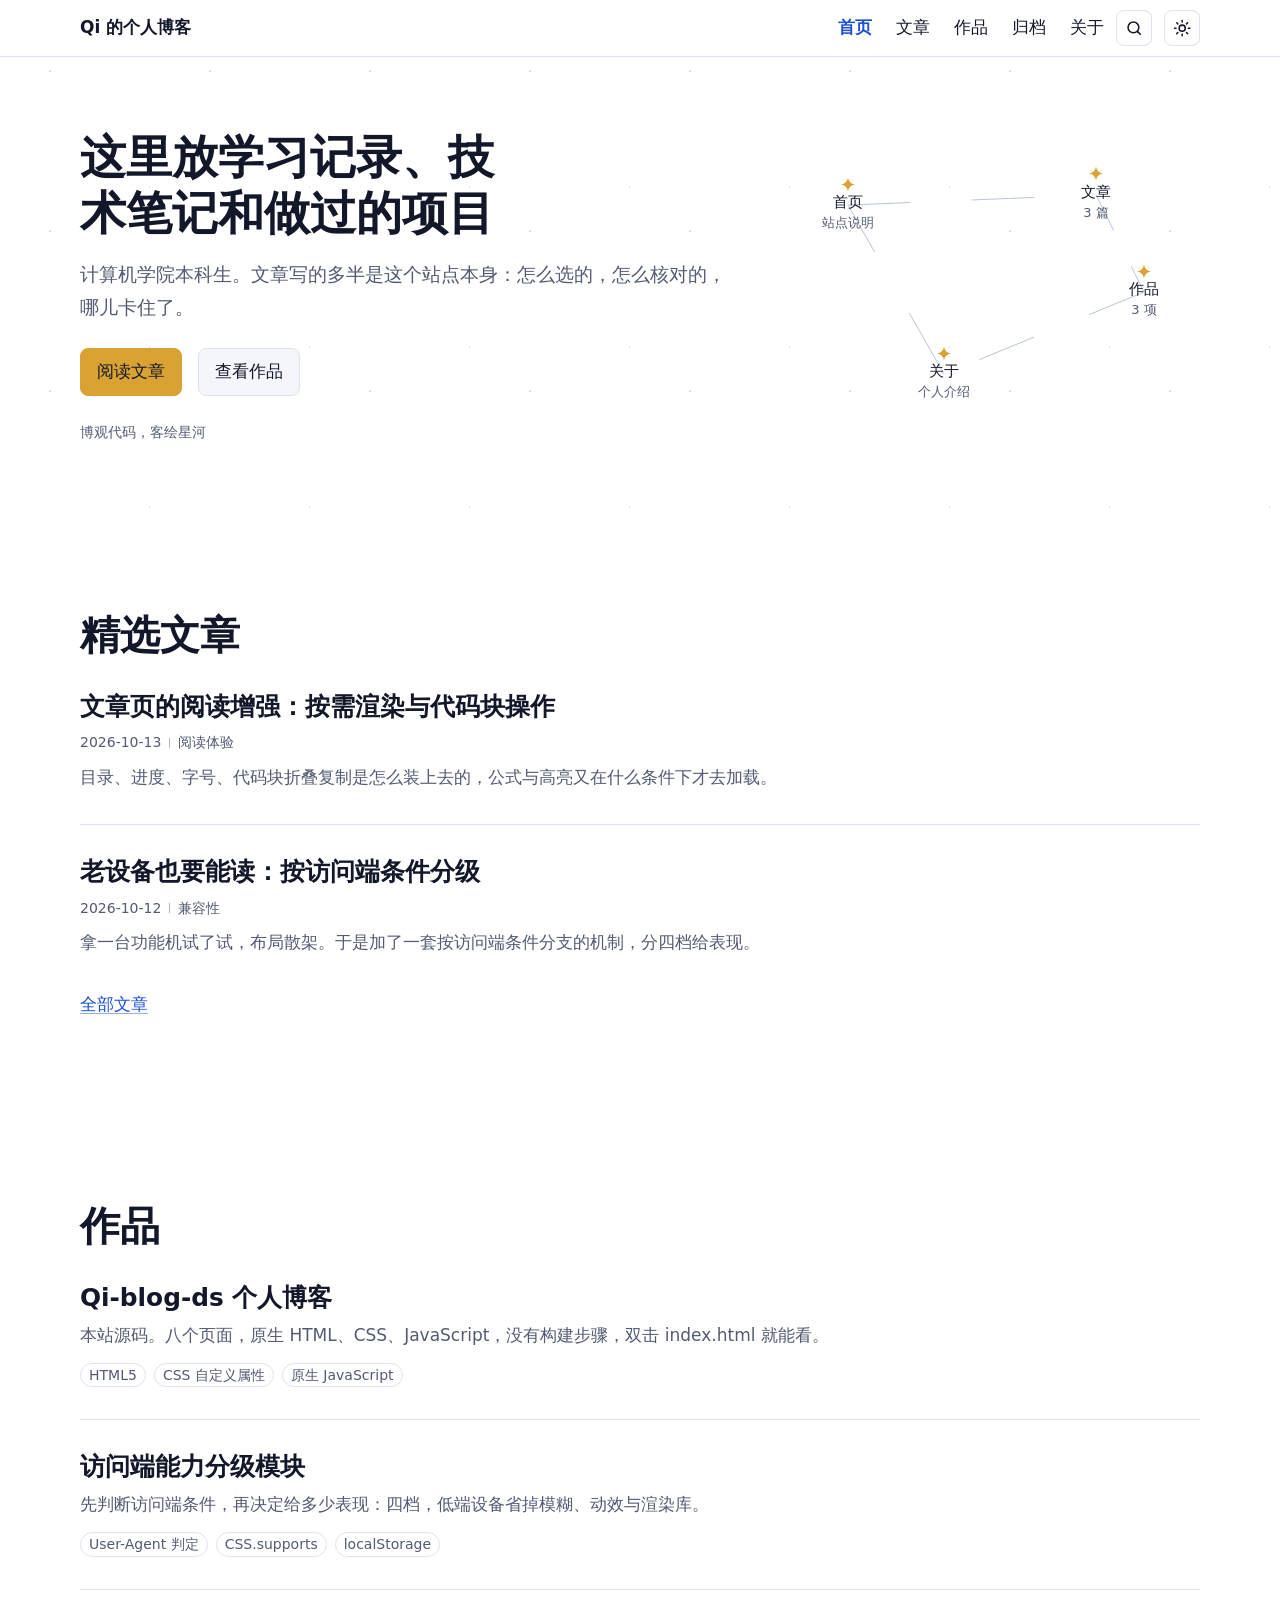
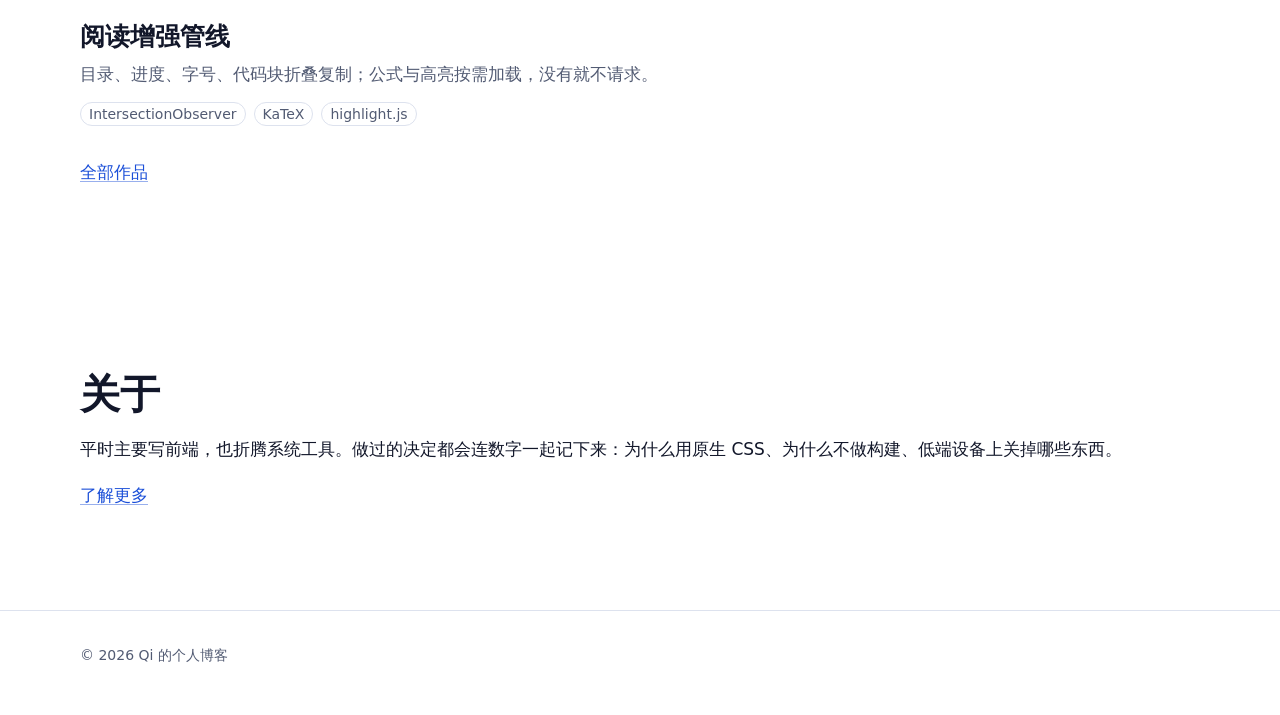
==== commit 25e5b64c: "docs: 重写全站文案，去掉套路化结构与小节收尾 文章：三篇正文重写，去掉末尾「小结」，把「三处判定信号」这类框架式标题换成具体说法，收尾改为尚未解决的部分；补入真实过程细节（功能机实测那次、折叠时" ====
--- a/index.html
+++ b/index.html
@@ -5,7 +5,7 @@
   <meta name="viewport" content="width=device-width, initial-scale=1">
   <meta name="color-scheme" content="light dark">
   <title>Qi 的个人博客</title>
-  <meta name="description" content="个人博客：个人介绍、文章阅读与作品陈列。">
+  <meta name="description" content="个人博客。写的多半是这个站点本身：怎么做的，怎么核对的。">
   <meta name="theme-color" content="#ffffff">
   <link rel="manifest" href="manifest.webmanifest">
   <link rel="apple-touch-icon" href="assets/icons/icon-192.png">
@@ -13,7 +13,7 @@
   <meta property="og:site_name" content="Qi 的个人博客">
   <meta property="og:type" content="website">
   <meta property="og:title" content="Qi 的个人博客">
-  <meta property="og:description" content="个人博客：个人介绍、文章阅读与作品陈列。">
+  <meta property="og:description" content="个人博客。写的多半是这个站点本身：怎么做的，怎么核对的。">
   <meta property="og:locale" content="zh_CN">
   <meta property="og:image" content="assets/media/og-cover.jpg">
   <link rel="stylesheet" href="assets/styles/tokens.css?v=8">
@@ -71,8 +71,8 @@
     <section class="section hero">
       <div class="container hero-inner">
         <div class="hero-copy">
-          <h1>把学习过程，画成一张星图</h1>
-          <p class="lede">计算机学院本科生。课程之外的学习记录、技术思考与做过的项目，都收在这个站点里。</p>
+          <h1>这里放学习记录、技术笔记和做过的项目</h1>
+          <p class="lede">计算机学院本科生。文章写的多半是这个站点本身：怎么选的，怎么核对的，哪儿卡住了。</p>
           <ul class="actions">
             <li><a href="pages/posts.html" data-variant="primary">阅读文章</a></li>
             <li><a href="pages/works.html">查看作品</a></li>
@@ -140,14 +140,14 @@
             <article>
               <h3 class="list-title"><a href="pages/post-reader.html">文章页的阅读增强：按需渲染与代码块操作</a></h3>
               <p class="meta"><time datetime="2026-10-13">2026-10-13</time><span>阅读体验</span></p>
-              <p class="summary">目录、进度与字号控制如何装配，代码块与公式的渲染库又是在什么条件下才进入请求队列。</p>
-            </article>
-          </li>
-          <li data-reveal>
-            <article>
-              <h3 class="list-title"><a href="pages/post-capability.html">按访问端能力分级，把高开销表现留给用得上的人</a></h3>
+              <p class="summary">目录、进度、字号、代码块折叠复制是怎么装上去的，公式与高亮又在什么条件下才去加载。</p>
+            </article>
+          </li>
+          <li data-reveal>
+            <article>
+              <h3 class="list-title"><a href="pages/post-capability.html">老设备也要能读：按访问端条件分级</a></h3>
               <p class="meta"><time datetime="2026-10-12">2026-10-12</time><span>兼容性</span></p>
-              <p class="summary">从 User-Agent、硬件线索与运行时接口三处取信号，划分四档并决定每一项表现的允许范围。</p>
+              <p class="summary">拿一台功能机试了试，布局散架。于是加了一套按访问端条件分支的机制，分四档给表现。</p>
             </article>
           </li>
         </ul>
@@ -162,7 +162,7 @@
           <li data-reveal>
             <article>
               <h3 class="list-title"><a href="pages/works.html">Qi-blog-ds 个人博客</a></h3>
-              <p class="summary">本站本身。原生 HTML、CSS 与 JavaScript 组织的静态多页站点，不依赖构建步骤。</p>
+              <p class="summary">本站源码。八个页面，原生 HTML、CSS、JavaScript，没有构建步骤，双击 index.html 就能看。</p>
               <ul class="tags">
                 <li>HTML5</li>
                 <li>CSS 自定义属性</li>
@@ -173,7 +173,7 @@
           <li data-reveal>
             <article>
               <h3 class="list-title"><a href="pages/works.html">访问端能力分级模块</a></h3>
-              <p class="summary">按访问端条件划分档位，向样式与脚本提供统一的能力查询接口。</p>
+              <p class="summary">先判断访问端条件，再决定给多少表现：四档，低端设备省掉模糊、动效与渲染库。</p>
               <ul class="tags">
                 <li>User-Agent 判定</li>
                 <li>CSS.supports</li>
@@ -184,7 +184,7 @@
           <li data-reveal>
             <article>
               <h3 class="list-title"><a href="pages/works.html">阅读增强管线</a></h3>
-              <p class="summary">目录、阅读进度、字号切换与代码块操作，公式与代码高亮按内容出现情况加载。</p>
+              <p class="summary">目录、进度、字号、代码块折叠复制；公式与高亮按需加载，没有就不请求。</p>
               <ul class="tags">
                 <li>IntersectionObserver</li>
                 <li>KaTeX</li>
@@ -200,7 +200,7 @@
     <section class="section">
       <div class="container">
         <h2>关于</h2>
-        <p>学习方向偏前端实现与系统工具，习惯把每一次取舍写进文档：为什么用原生 CSS、为什么不做构建、低端设备上关掉哪些表现。</p>
+        <p>平时主要写前端，也折腾系统工具。做过的决定都会连数字一起记下来：为什么用原生 CSS、为什么不做构建、低端设备上关掉哪些东西。</p>
         <p><a href="pages/about.html">了解更多</a></p>
       </div>
     </section>
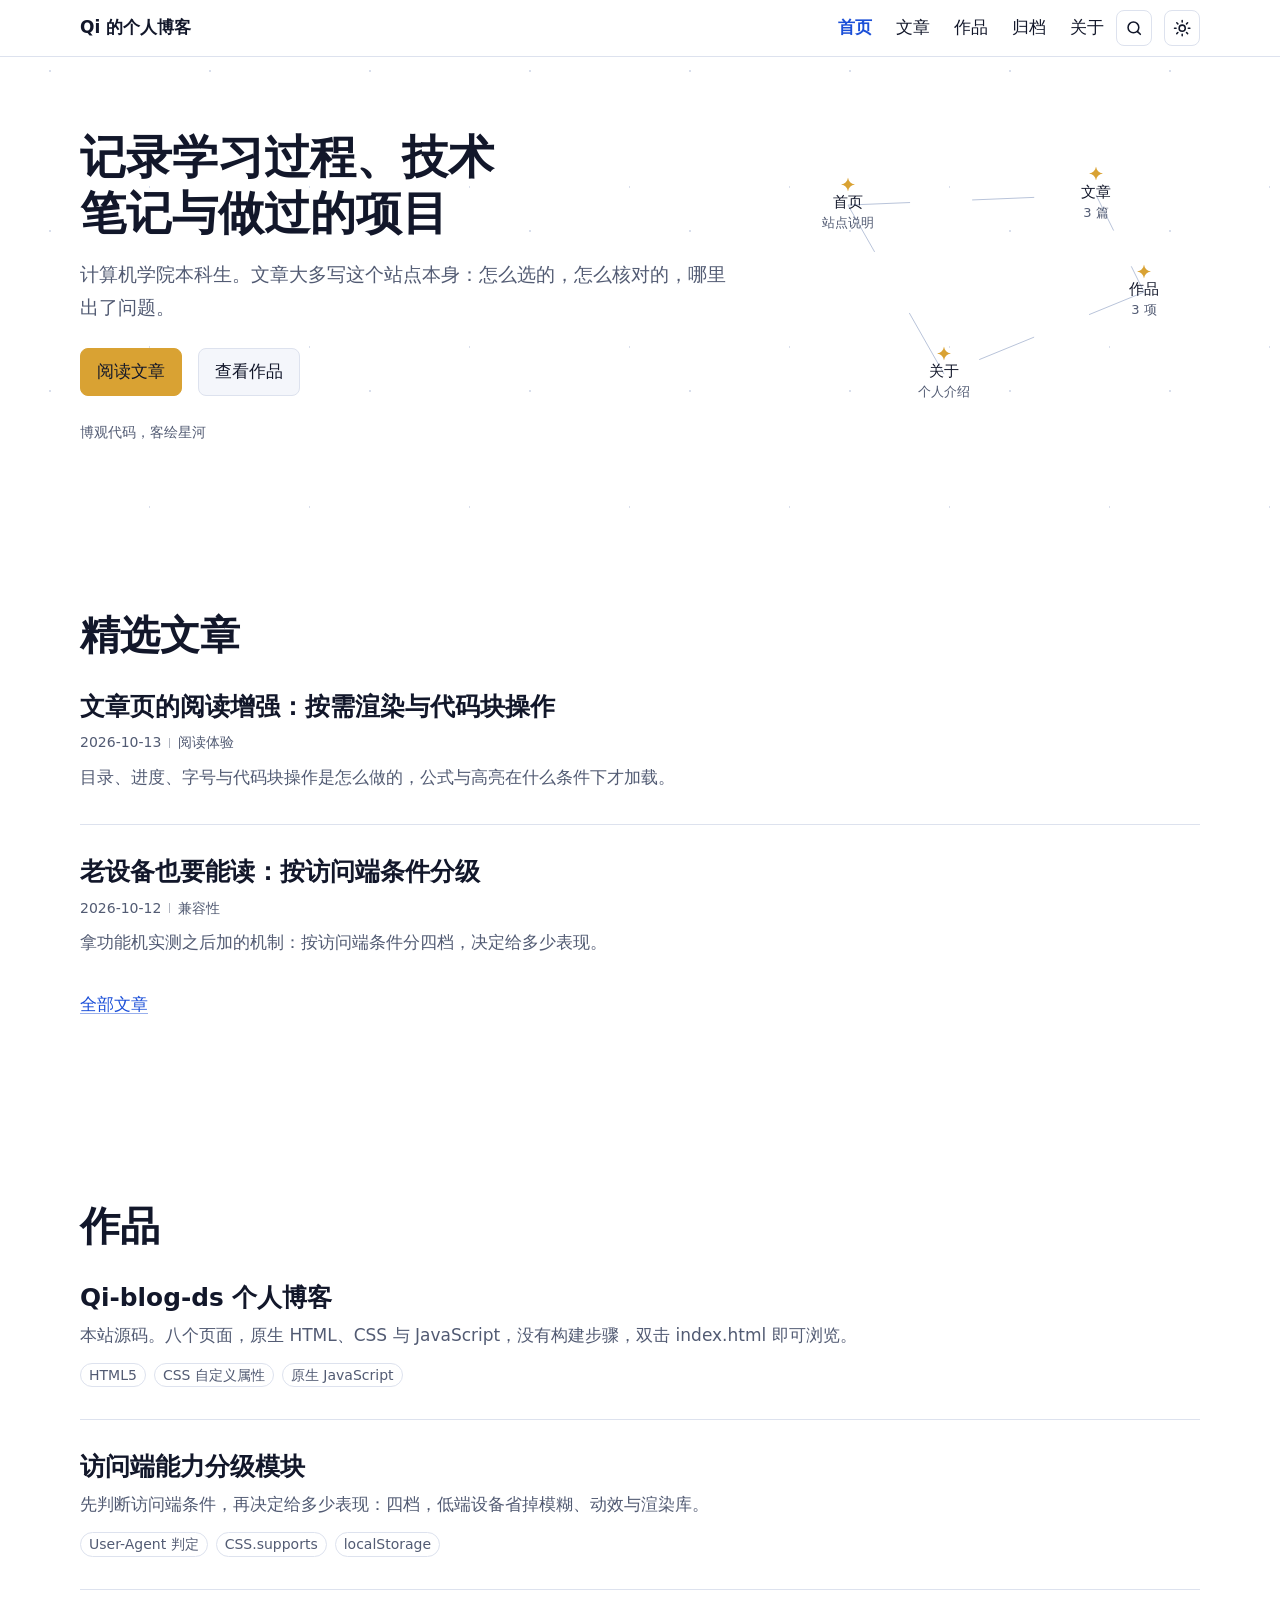
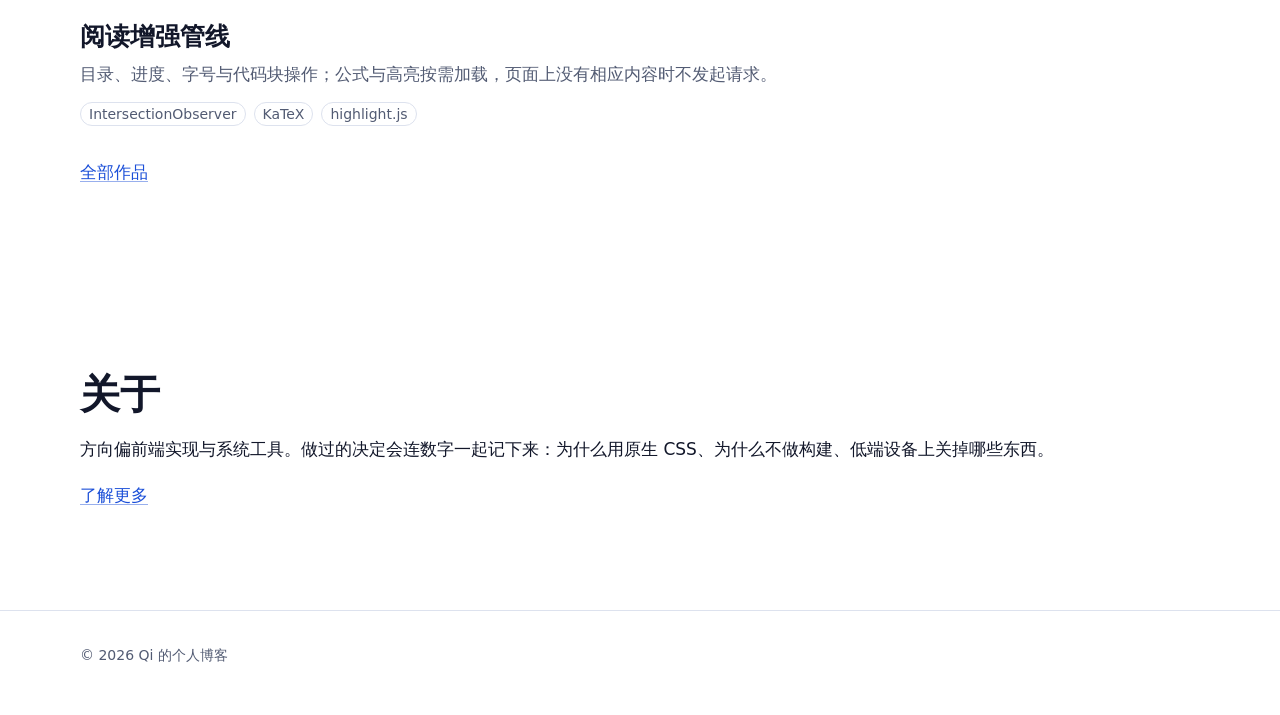
==== commit e1099ecb: "docs: 按公开博客的语体校正全站文案 参照：取张鑫旭等技术博客的正文作样本，特征是第一人称叙述、句子短、给具体年份与数字、不写总括段落。  校正：三篇文章与各页文案按此调整用词，把上一版过于口语的" ====
--- a/index.html
+++ b/index.html
@@ -5,7 +5,7 @@
   <meta name="viewport" content="width=device-width, initial-scale=1">
   <meta name="color-scheme" content="light dark">
   <title>Qi 的个人博客</title>
-  <meta name="description" content="个人博客。写的多半是这个站点本身：怎么做的，怎么核对的。">
+  <meta name="description" content="个人博客。内容大多围绕这个站点本身：怎么选的，怎么核对的。">
   <meta name="theme-color" content="#ffffff">
   <link rel="manifest" href="manifest.webmanifest">
   <link rel="apple-touch-icon" href="assets/icons/icon-192.png">
@@ -13,7 +13,7 @@
   <meta property="og:site_name" content="Qi 的个人博客">
   <meta property="og:type" content="website">
   <meta property="og:title" content="Qi 的个人博客">
-  <meta property="og:description" content="个人博客。写的多半是这个站点本身：怎么做的，怎么核对的。">
+  <meta property="og:description" content="个人博客。内容大多围绕这个站点本身：怎么选的，怎么核对的。">
   <meta property="og:locale" content="zh_CN">
   <meta property="og:image" content="assets/media/og-cover.jpg">
   <link rel="stylesheet" href="assets/styles/tokens.css?v=8">
@@ -71,8 +71,8 @@
     <section class="section hero">
       <div class="container hero-inner">
         <div class="hero-copy">
-          <h1>这里放学习记录、技术笔记和做过的项目</h1>
-          <p class="lede">计算机学院本科生。文章写的多半是这个站点本身：怎么选的，怎么核对的，哪儿卡住了。</p>
+          <h1>记录学习过程、技术笔记与做过的项目</h1>
+          <p class="lede">计算机学院本科生。文章大多写这个站点本身：怎么选的，怎么核对的，哪里出了问题。</p>
           <ul class="actions">
             <li><a href="pages/posts.html" data-variant="primary">阅读文章</a></li>
             <li><a href="pages/works.html">查看作品</a></li>
@@ -140,14 +140,14 @@
             <article>
               <h3 class="list-title"><a href="pages/post-reader.html">文章页的阅读增强：按需渲染与代码块操作</a></h3>
               <p class="meta"><time datetime="2026-10-13">2026-10-13</time><span>阅读体验</span></p>
-              <p class="summary">目录、进度、字号、代码块折叠复制是怎么装上去的，公式与高亮又在什么条件下才去加载。</p>
+              <p class="summary">目录、进度、字号与代码块操作是怎么做的，公式与高亮在什么条件下才加载。</p>
             </article>
           </li>
           <li data-reveal>
             <article>
               <h3 class="list-title"><a href="pages/post-capability.html">老设备也要能读：按访问端条件分级</a></h3>
               <p class="meta"><time datetime="2026-10-12">2026-10-12</time><span>兼容性</span></p>
-              <p class="summary">拿一台功能机试了试，布局散架。于是加了一套按访问端条件分支的机制，分四档给表现。</p>
+              <p class="summary">拿功能机实测之后加的机制：按访问端条件分四档，决定给多少表现。</p>
             </article>
           </li>
         </ul>
@@ -162,7 +162,7 @@
           <li data-reveal>
             <article>
               <h3 class="list-title"><a href="pages/works.html">Qi-blog-ds 个人博客</a></h3>
-              <p class="summary">本站源码。八个页面，原生 HTML、CSS、JavaScript，没有构建步骤，双击 index.html 就能看。</p>
+              <p class="summary">本站源码。八个页面，原生 HTML、CSS 与 JavaScript，没有构建步骤，双击 index.html 即可浏览。</p>
               <ul class="tags">
                 <li>HTML5</li>
                 <li>CSS 自定义属性</li>
@@ -184,7 +184,7 @@
           <li data-reveal>
             <article>
               <h3 class="list-title"><a href="pages/works.html">阅读增强管线</a></h3>
-              <p class="summary">目录、进度、字号、代码块折叠复制；公式与高亮按需加载，没有就不请求。</p>
+              <p class="summary">目录、进度、字号与代码块操作；公式与高亮按需加载，页面上没有相应内容时不发起请求。</p>
               <ul class="tags">
                 <li>IntersectionObserver</li>
                 <li>KaTeX</li>
@@ -200,7 +200,7 @@
     <section class="section">
       <div class="container">
         <h2>关于</h2>
-        <p>平时主要写前端，也折腾系统工具。做过的决定都会连数字一起记下来：为什么用原生 CSS、为什么不做构建、低端设备上关掉哪些东西。</p>
+        <p>方向偏前端实现与系统工具。做过的决定会连数字一起记下来：为什么用原生 CSS、为什么不做构建、低端设备上关掉哪些东西。</p>
         <p><a href="pages/about.html">了解更多</a></p>
       </div>
     </section>
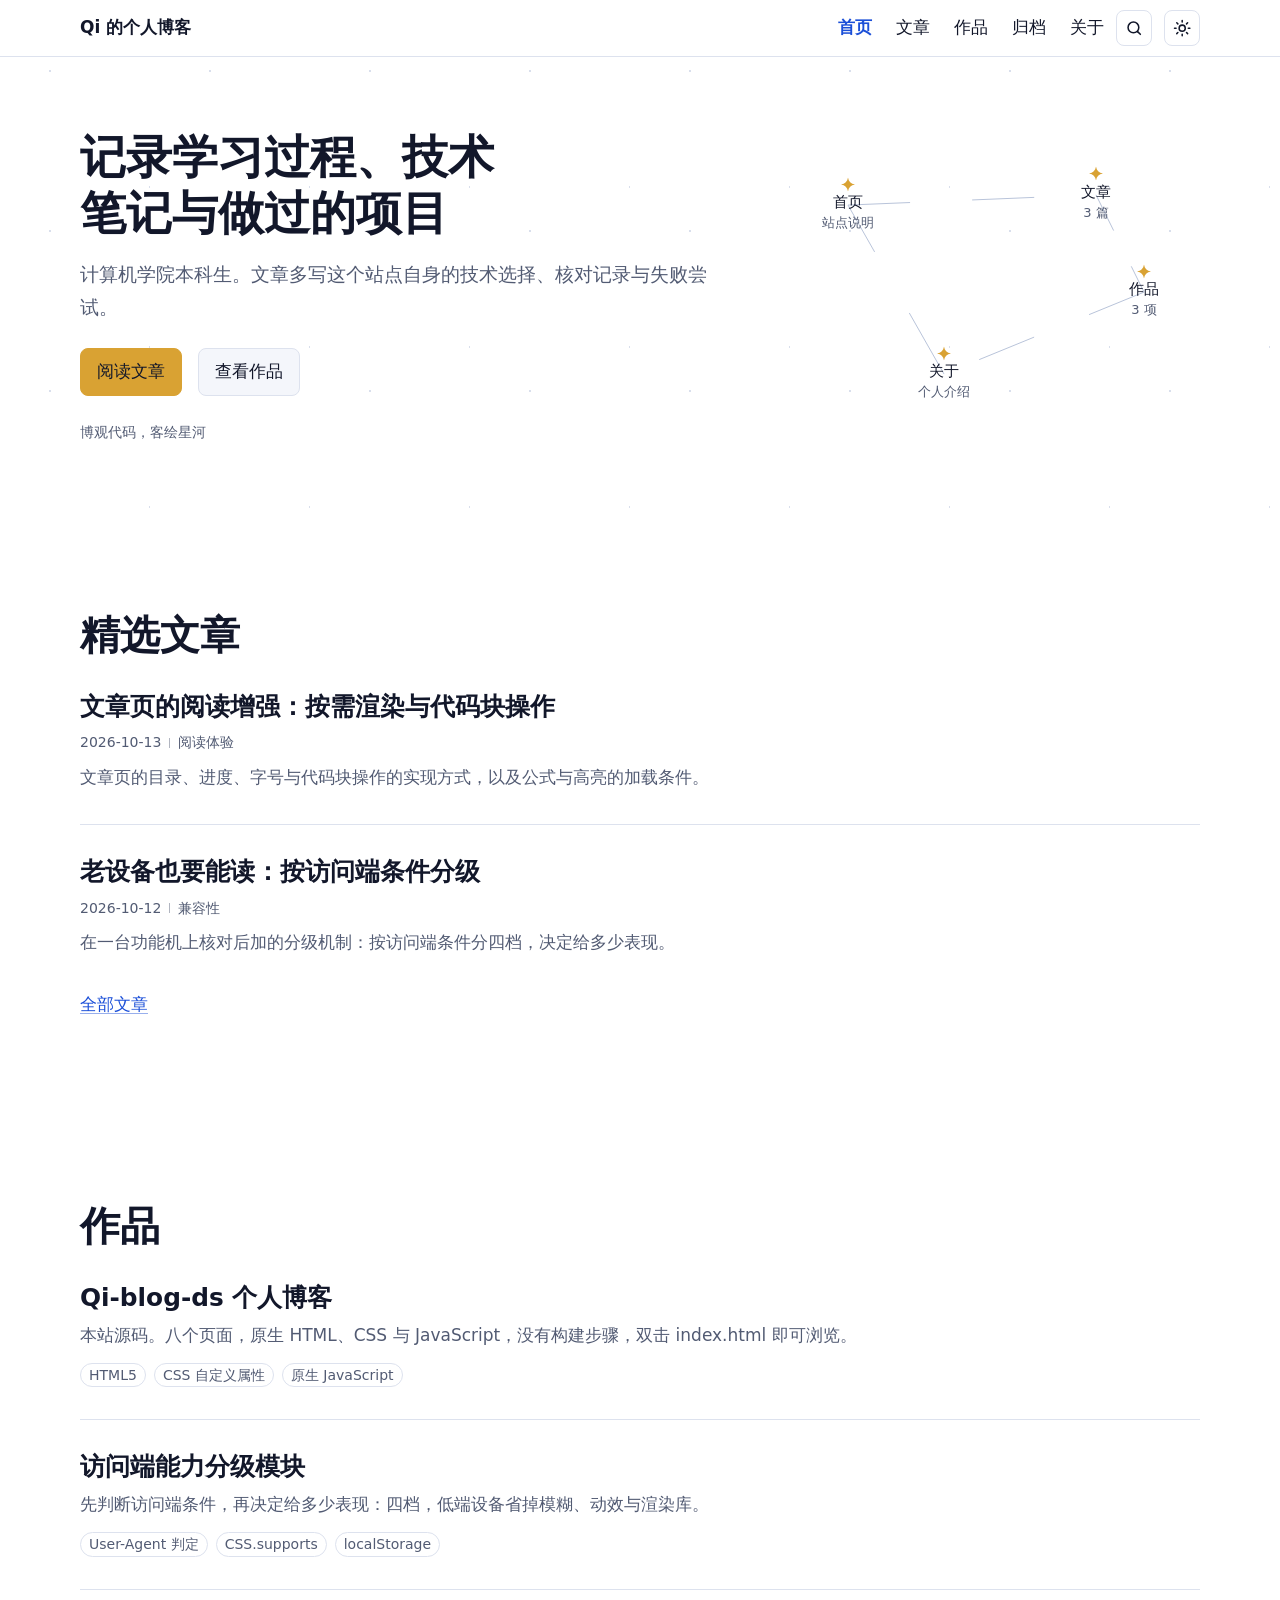
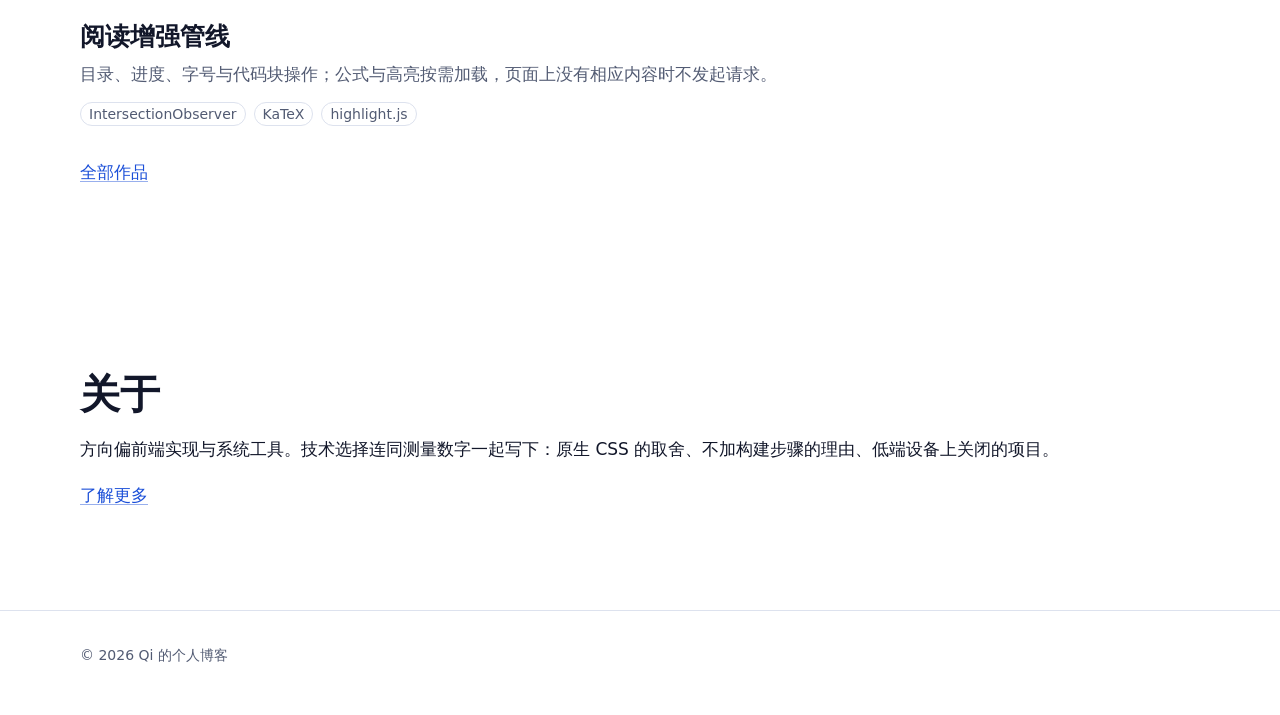
==== commit 1d7bd0b6: "docs: 按公开博客样本校正文案，统一同一篇文章的摘要 首页与文章列表的说明文字、两处文章摘要与关于页两句改写为书面表达；功能机相关的摘要在列表页与文章页面措辞不一致，统一为同一条描述。内容规划修正" ====
--- a/index.html
+++ b/index.html
@@ -5,7 +5,7 @@
   <meta name="viewport" content="width=device-width, initial-scale=1">
   <meta name="color-scheme" content="light dark">
   <title>Qi 的个人博客</title>
-  <meta name="description" content="个人博客。内容大多围绕这个站点本身：怎么选的，怎么核对的。">
+  <meta name="description" content="个人博客。文章围绕这个站点本身的技术选择与核对记录。">
   <meta name="theme-color" content="#ffffff">
   <link rel="manifest" href="manifest.webmanifest">
   <link rel="apple-touch-icon" href="assets/icons/icon-192.png">
@@ -13,7 +13,7 @@
   <meta property="og:site_name" content="Qi 的个人博客">
   <meta property="og:type" content="website">
   <meta property="og:title" content="Qi 的个人博客">
-  <meta property="og:description" content="个人博客。内容大多围绕这个站点本身：怎么选的，怎么核对的。">
+  <meta property="og:description" content="个人博客。文章围绕这个站点本身的技术选择与核对记录。">
   <meta property="og:locale" content="zh_CN">
   <meta property="og:image" content="assets/media/og-cover.jpg">
   <link rel="stylesheet" href="assets/styles/tokens.css?v=8">
@@ -72,7 +72,7 @@
       <div class="container hero-inner">
         <div class="hero-copy">
           <h1>记录学习过程、技术笔记与做过的项目</h1>
-          <p class="lede">计算机学院本科生。文章大多写这个站点本身：怎么选的，怎么核对的，哪里出了问题。</p>
+          <p class="lede">计算机学院本科生。文章多写这个站点自身的技术选择、核对记录与失败尝试。</p>
           <ul class="actions">
             <li><a href="pages/posts.html" data-variant="primary">阅读文章</a></li>
             <li><a href="pages/works.html">查看作品</a></li>
@@ -140,14 +140,14 @@
             <article>
               <h3 class="list-title"><a href="pages/post-reader.html">文章页的阅读增强：按需渲染与代码块操作</a></h3>
               <p class="meta"><time datetime="2026-10-13">2026-10-13</time><span>阅读体验</span></p>
-              <p class="summary">目录、进度、字号与代码块操作是怎么做的，公式与高亮在什么条件下才加载。</p>
+              <p class="summary">文章页的目录、进度、字号与代码块操作的实现方式，以及公式与高亮的加载条件。</p>
             </article>
           </li>
           <li data-reveal>
             <article>
               <h3 class="list-title"><a href="pages/post-capability.html">老设备也要能读：按访问端条件分级</a></h3>
               <p class="meta"><time datetime="2026-10-12">2026-10-12</time><span>兼容性</span></p>
-              <p class="summary">拿功能机实测之后加的机制：按访问端条件分四档，决定给多少表现。</p>
+              <p class="summary">在一台功能机上核对后加的分级机制：按访问端条件分四档，决定给多少表现。</p>
             </article>
           </li>
         </ul>
@@ -200,7 +200,7 @@
     <section class="section">
       <div class="container">
         <h2>关于</h2>
-        <p>方向偏前端实现与系统工具。做过的决定会连数字一起记下来：为什么用原生 CSS、为什么不做构建、低端设备上关掉哪些东西。</p>
+        <p>方向偏前端实现与系统工具。技术选择连同测量数字一起写下：原生 CSS 的取舍、不加构建步骤的理由、低端设备上关闭的项目。</p>
         <p><a href="pages/about.html">了解更多</a></p>
       </div>
     </section>
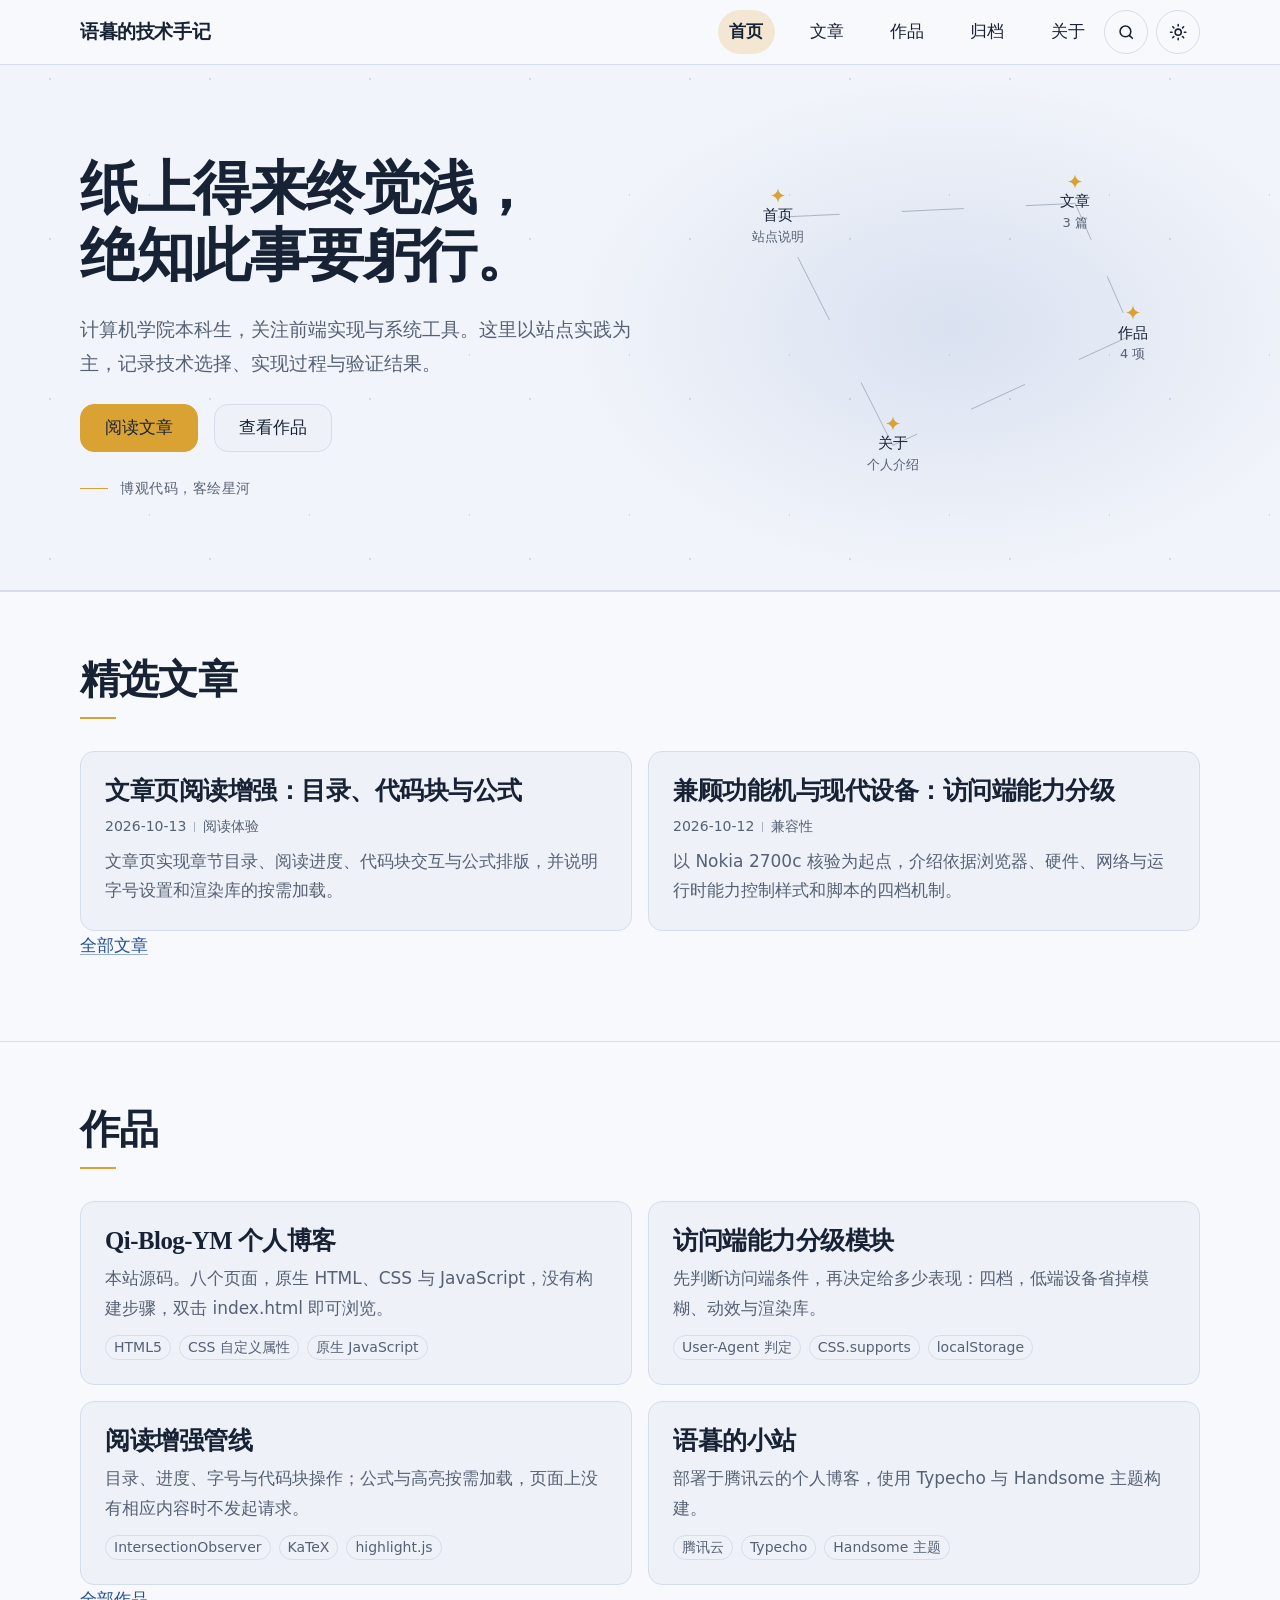
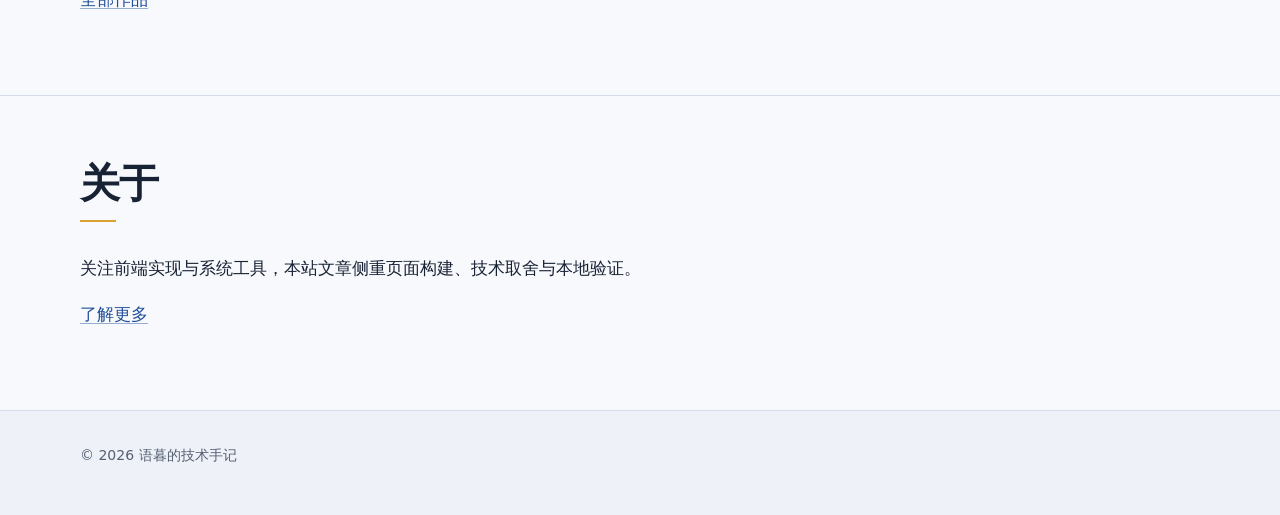
==== commit 10ebe0ed: "feat: 完成博客品牌与内容优化" ====
--- a/index.html
+++ b/index.html
@@ -4,30 +4,30 @@
   <meta charset="utf-8">
   <meta name="viewport" content="width=device-width, initial-scale=1">
   <meta name="color-scheme" content="light dark">
-  <title>Qi 的个人博客</title>
-  <meta name="description" content="个人博客。文章围绕这个站点本身的技术选择与核对记录。">
-  <meta name="theme-color" content="#ffffff">
-  <link rel="manifest" href="manifest.webmanifest">
+  <title>语暮的技术手记</title>
+  <meta name="description" content="记录前端实现、系统工具与网站构建中的技术选择和验证过程。">
+  <meta name="theme-color" content="#f8f9fc">
+  <link rel="manifest" href="manifest.webmanifest?v=2">
   <link rel="apple-touch-icon" href="assets/icons/icon-192.png">
   <link rel="icon" href="assets/favicon.svg" type="image/svg+xml">
-  <meta property="og:site_name" content="Qi 的个人博客">
+  <meta property="og:site_name" content="语暮的技术手记">
   <meta property="og:type" content="website">
-  <meta property="og:title" content="Qi 的个人博客">
-  <meta property="og:description" content="个人博客。文章围绕这个站点本身的技术选择与核对记录。">
+  <meta property="og:title" content="语暮的技术手记">
+  <meta property="og:description" content="记录前端实现、系统工具与网站构建中的技术选择和验证过程。">
   <meta property="og:locale" content="zh_CN">
-  <meta property="og:image" content="assets/media/og-cover.jpg">
-  <link rel="stylesheet" href="assets/styles/tokens.css?v=8">
-  <link rel="stylesheet" href="assets/styles/base.css?v=8">
-  <script src="assets/scripts/capability.js?v=8"></script>
-  <script src="assets/scripts/main.js?v=8" defer></script>
-  <script src="assets/scripts/chart.js?v=8" defer></script>
+  <meta property="og:image" content="assets/media/og-cover.png">
+  <link rel="stylesheet" href="assets/styles/tokens.css?v=9">
+  <link rel="stylesheet" href="assets/styles/base.css?v=10">
+  <script src="assets/scripts/capability.js?v=9"></script>
+  <script src="assets/scripts/main.js?v=9" defer></script>
+  <script src="assets/scripts/chart.js?v=10" defer></script>
 </head>
 <body>
   <a class="skip-link" href="#main">跳到主要内容</a>
 
   <header class="site-header">
     <div class="container header-inner">
-      <a class="brand" href="index.html">Qi 的个人博客</a>
+      <a class="brand" href="index.html">语暮的技术手记</a>
 
       <nav id="site-nav" class="site-nav" aria-label="主导航">
         <ul>
@@ -71,8 +71,8 @@
     <section class="section hero">
       <div class="container hero-inner">
         <div class="hero-copy">
-          <h1>记录学习过程、技术笔记与做过的项目</h1>
-          <p class="lede">计算机学院本科生。文章多写这个站点自身的技术选择、核对记录与失败尝试。</p>
+          <h1>纸上得来终觉浅，绝知此事要躬行。</h1>
+          <p class="lede">计算机学院本科生，关注前端实现与系统工具。这里以站点实践为主，记录技术选择、实现过程与验证结果。</p>
           <ul class="actions">
             <li><a href="pages/posts.html" data-variant="primary">阅读文章</a></li>
             <li><a href="pages/works.html">查看作品</a></li>
@@ -113,7 +113,7 @@
                     <path d="M12 0c1 7 5 11 12 12-7 1-11 5-12 12-1-7-5-11-12-12 7-1 11-5 12-12Z"></path>
                   </svg>
                   <span class="chart-label">作品</span>
-                  <span class="chart-meta">3 项</span>
+                  <span class="chart-meta">4 项</span>
                 </a>
               </li>
               <li class="chart-node chart-node-about">
@@ -138,16 +138,16 @@
         <ul class="card-list">
           <li data-reveal>
             <article>
-              <h3 class="list-title"><a href="pages/post-reader.html">文章页的阅读增强：按需渲染与代码块操作</a></h3>
+              <h3 class="list-title"><a href="pages/post-reader.html">文章页阅读增强：目录、代码块与公式</a></h3>
               <p class="meta"><time datetime="2026-10-13">2026-10-13</time><span>阅读体验</span></p>
-              <p class="summary">文章页的目录、进度、字号与代码块操作的实现方式，以及公式与高亮的加载条件。</p>
-            </article>
-          </li>
-          <li data-reveal>
-            <article>
-              <h3 class="list-title"><a href="pages/post-capability.html">老设备也要能读：按访问端条件分级</a></h3>
+              <p class="summary">文章页实现章节目录、阅读进度、代码块交互与公式排版，并说明字号设置和渲染库的按需加载。</p>
+            </article>
+          </li>
+          <li data-reveal>
+            <article>
+              <h3 class="list-title"><a href="pages/post-capability.html">兼顾功能机与现代设备：访问端能力分级</a></h3>
               <p class="meta"><time datetime="2026-10-12">2026-10-12</time><span>兼容性</span></p>
-              <p class="summary">在一台功能机上核对后加的分级机制：按访问端条件分四档，决定给多少表现。</p>
+              <p class="summary">以 Nokia 2700c 核验为起点，介绍依据浏览器、硬件、网络与运行时能力控制样式和脚本的四档机制。</p>
             </article>
           </li>
         </ul>
@@ -161,7 +161,7 @@
         <ul class="card-list">
           <li data-reveal>
             <article>
-              <h3 class="list-title"><a href="pages/works.html">Qi-blog-ds 个人博客</a></h3>
+              <h3 class="list-title"><a href="pages/works.html">Qi-Blog-YM 个人博客</a></h3>
               <p class="summary">本站源码。八个页面，原生 HTML、CSS 与 JavaScript，没有构建步骤，双击 index.html 即可浏览。</p>
               <ul class="tags">
                 <li>HTML5</li>
@@ -192,6 +192,17 @@
               </ul>
             </article>
           </li>
+          <li data-reveal>
+            <article>
+              <h3 class="list-title"><a href="https://blog.vesperrill.top/" target="_blank" rel="noopener noreferrer">语暮的小站</a></h3>
+              <p class="summary">部署于腾讯云的个人博客，使用 Typecho 与 Handsome 主题构建。</p>
+              <ul class="tags">
+                <li>腾讯云</li>
+                <li>Typecho</li>
+                <li>Handsome 主题</li>
+              </ul>
+            </article>
+          </li>
         </ul>
         <p><a href="pages/works.html">全部作品</a></p>
       </div>
@@ -200,7 +211,7 @@
     <section class="section">
       <div class="container">
         <h2>关于</h2>
-        <p>方向偏前端实现与系统工具。技术选择连同测量数字一起写下：原生 CSS 的取舍、不加构建步骤的理由、低端设备上关闭的项目。</p>
+        <p>关注前端实现与系统工具，本站文章侧重页面构建、技术取舍与本地验证。</p>
         <p><a href="pages/about.html">了解更多</a></p>
       </div>
     </section>
@@ -208,7 +219,7 @@
 
   <footer class="site-footer">
     <div class="container">
-      <p>© <span data-year>2026</span> Qi 的个人博客</p>
+      <p>© <span data-year>2026</span> 语暮的技术手记</p>
     </div>
   </footer>
   <div class="search-panel" id="search-panel" hidden>
--- a/assets/styles/tokens.css
+++ b/assets/styles/tokens.css
@@ -2,6 +2,8 @@
 :root {
   --font-sans: system-ui, -apple-system, "Segoe UI", "Noto Sans SC",
     "PingFang SC", "Microsoft YaHei", sans-serif;
+  --font-display: "Noto Serif SC", "Source Han Serif SC", "Songti SC",
+    "STSong", "SimSun", Georgia, serif;
   --font-mono: ui-monospace, SFMono-Regular, "Cascadia Code", Consolas,
     "Liberation Mono", monospace;
 
@@ -24,14 +26,14 @@
   --space-7: 3rem;
   --space-8: 4rem;
 
-  --radius-sm: 4px;
-  --radius-md: 8px;
+  --radius-sm: 6px;
+  --radius-md: 14px;
   --radius-pill: 999px;
 
   --container: 72rem;
   --measure: 36rem;
   --section-space: clamp(3rem, 2rem + 4vw, 5.5rem);
-  --header-height: 3.5rem;
+  --header-height: 4rem;
 
   --duration-fast: 120ms;
   --duration-base: 200ms;
@@ -43,40 +45,44 @@
 
 :root[data-theme="light"] {
   color-scheme: light;
-  --color-bg: #ffffff;
-  --color-surface: #f4f6fb;
-  --color-text: #12172a;
-  --color-muted: #525b73;
-  --color-border: #dde2ee;
+  --color-bg: #f8f9fc;
+  --color-surface: #eef1f7;
+  --color-text: #182235;
+  --color-muted: #566174;
+  --color-border: #d5ddea;
+  --color-hero: #f1f4fa;
+  --color-nebula: rgb(111 139 196 / 18%);
   --color-accent: #d9a233;
-  --color-accent-contrast: #12172a;
-  --color-link: #1b4fd8;
-  --color-link-hover: #1746bf;
-  --color-focus: #1d4ed8;
-  --color-star: #aebbd6;
-  --color-chart-line: #b9c4da;
+  --color-accent-contrast: #182235;
+  --color-link: #214f9b;
+  --color-link-hover: #173e80;
+  --color-focus: #2459a6;
+  --color-star: #9ca8bd;
+  --color-chart-line: #aab4c3;
   --color-selection: rgb(217 162 51 / 30%);
-  --star-opacity: 0.7;
-  --shadow-md: 0 6px 24px rgb(16 18 24 / 10%);
+  --star-opacity: 0.55;
+  --shadow-md: 0 16px 42px rgb(24 34 53 / 16%);
 }
 
 :root[data-theme="dark"] {
   color-scheme: dark;
-  --color-bg: #0a0e18;
-  --color-surface: #131a28;
-  --color-text: #e7ecf7;
-  --color-muted: #98a3bd;
-  --color-border: #242c40;
+  --color-bg: #0b1120;
+  --color-surface: #141d2d;
+  --color-text: #edf1f7;
+  --color-muted: #a3afc2;
+  --color-border: #2c3850;
+  --color-hero: #0d1525;
+  --color-nebula: rgb(73 102 164 / 22%);
   --color-accent: #f0c675;
-  --color-accent-contrast: #0a0e18;
-  --color-link: #8fb4ff;
-  --color-link-hover: #a9c8ff;
-  --color-focus: #93b6ff;
-  --color-star: #9fb6e8;
-  --color-chart-line: #38425f;
+  --color-accent-contrast: #0b1120;
+  --color-link: #a6c5ff;
+  --color-link-hover: #c3d7ff;
+  --color-focus: #a9c7ff;
+  --color-star: #a8b8d5;
+  --color-chart-line: #465573;
   --color-selection: rgb(240 198 117 / 28%);
-  --star-opacity: 0.7;
-  --shadow-md: 0 6px 24px rgb(0 0 0 / 45%);
+  --star-opacity: 0.66;
+  --shadow-md: 0 18px 48px rgb(0 0 0 / 42%);
 }
 
 ::selection {
--- a/assets/styles/base.css
+++ b/assets/styles/base.css
@@ -21,6 +21,23 @@
     animation-duration: 0.01ms !important;
     animation-iteration-count: 1 !important;
     transition-duration: 0.01ms !important;
+  }
+}
+
+/* 同源页面之间跳转时由内核承接交叉过渡，页头与页脚声明同名过渡组，
+   位置在跳转前后保持连续。未实现该规则的引擎跳过未知内容，
+   减少动态效果偏好下整段不注册，跳转维持原有行为。 */
+@media (prefers-reduced-motion: no-preference) {
+  @view-transition {
+    navigation: auto;
+  }
+
+  .site-header {
+    view-transition-name: site-header;
+  }
+
+  .site-footer {
+    view-transition-name: site-footer;
   }
 }
 
@@ -47,6 +64,9 @@
 h4 {
   margin: 0 0 var(--space-4);
   line-height: var(--leading-tight);
+  font-family: var(--font-display);
+  font-weight: 600;
+  letter-spacing: -0.02em;
   text-wrap: balance;
 }
 
@@ -79,7 +99,9 @@
   height: auto;
 }
 
-a {
+/* 链接状态：未访问与已访问保持同一配色，仅在悬停、按下与键盘焦点时改变 */
+a:link,
+a:visited {
   color: var(--color-link);
   text-decoration-line: underline;
   text-decoration-color: color-mix(in srgb, currentColor 45%, transparent);
@@ -183,6 +205,8 @@
   z-index: 20;
   background-color: var(--color-bg);
   border-bottom: 1px solid var(--color-border);
+  transition: background-color var(--duration-base) var(--ease-out),
+    border-color var(--duration-base) var(--ease-out);
 }
 
 @supports (backdrop-filter: blur(1px)) {
@@ -196,14 +220,23 @@
 .header-inner {
   display: flex;
   align-items: center;
-  gap: var(--space-3);
+  gap: var(--space-2);
   min-height: var(--header-height);
 }
 
 .brand {
   margin-inline-end: auto;
+  font-family: var(--font-display);
+  font-size: var(--text-lg);
   font-weight: 600;
+  letter-spacing: -0.02em;
   color: inherit;
+  text-decoration: none;
+}
+
+.brand:link,
+.brand:visited {
+  color: var(--color-text);
   text-decoration: none;
 }
 
@@ -211,19 +244,29 @@
   display: inline-flex;
   align-items: center;
   justify-content: center;
-  inline-size: 2.25rem;
-  block-size: 2.25rem;
+  flex: none;
+  inline-size: 2.75rem;
+  block-size: 2.75rem;
   padding: 0;
   background-color: transparent;
   border: 1px solid var(--color-border);
-  border-radius: var(--radius-md);
+  border-radius: 50%;
   color: inherit;
   cursor: pointer;
-  transition: background-color var(--duration-fast) var(--ease-out);
+  transition: background-color var(--duration-fast) var(--ease-out),
+    border-color var(--duration-fast) var(--ease-out),
+    color var(--duration-fast) var(--ease-out),
+    transform var(--duration-fast) var(--ease-out);
 }
 
 .icon-button:hover {
   background-color: var(--color-surface);
+  border-color: var(--color-accent);
+  color: var(--color-link);
+}
+
+.icon-button:active {
+  transform: scale(0.96);
 }
 
 .icon-button svg {
@@ -255,18 +298,22 @@
 
 .site-nav a {
   display: block;
-  padding-block: var(--space-1);
+  padding: 0.45rem 0.7rem;
+  border-radius: var(--radius-pill);
   color: inherit;
   text-decoration: none;
+  transition: background-color var(--duration-fast) var(--ease-out),
+    color var(--duration-fast) var(--ease-out);
 }
 
 .site-nav a:hover {
-  color: var(--color-link);
-  text-decoration: underline;
+  background-color: var(--color-surface);
+  color: var(--color-text);
 }
 
 .site-nav a[aria-current="page"] {
-  color: var(--color-link);
+  background-color: color-mix(in srgb, var(--color-accent) 20%, transparent);
+  color: var(--color-text);
   font-weight: 600;
 }
 
@@ -277,7 +324,7 @@
   inset-block-start: 100%;
   display: none;
   padding: var(--space-3) var(--space-4) var(--space-5);
-  background-color: var(--color-bg);
+  background-color: var(--color-surface);
   border-bottom: 1px solid var(--color-border);
 }
 
@@ -306,45 +353,97 @@
 
 /* 内容区块与页脚 */
 .section {
-  padding-block: var(--section-space);
+  padding-block: clamp(3.5rem, 5vw, 5.5rem);
   scroll-margin-top: calc(var(--header-height) + var(--space-4));
+}
+
+.section + .section {
+  border-top: 1px solid var(--color-border);
+}
+
+.section > .container > h2 {
+  margin-block-end: var(--space-6);
+}
+
+.section > .container > h2::after {
+  content: "";
+  display: block;
+  inline-size: 2.25rem;
+  block-size: 2px;
+  margin-block-start: var(--space-3);
+  background-color: var(--color-accent);
 }
 
 .hero {
   position: relative;
   overflow: hidden;
-  padding-block: clamp(2.5rem, 1.6rem + 3.6vw, 4.5rem) var(--section-space);
+  padding-block: clamp(3.5rem, 7vw, 6.25rem);
+  background-color: var(--color-hero);
+  border-bottom: 1px solid var(--color-border);
 }
 
 .hero-inner {
+  position: relative;
+  isolation: isolate;
   display: grid;
   gap: var(--space-7);
   align-items: center;
 }
 
+.hero-inner::before {
+  content: "";
+  position: absolute;
+  z-index: -1;
+  inset-block: -25%;
+  inset-inline-end: -12%;
+  inline-size: min(68vw, 50rem);
+  background: radial-gradient(ellipse, var(--color-nebula), transparent 68%);
+  pointer-events: none;
+}
+
 @media (min-width: 60rem) {
   .hero-inner {
-    grid-template-columns: minmax(0, 1fr) minmax(20rem, 25rem);
+    grid-template-columns: minmax(0, 1fr) minmax(24rem, 30rem);
     gap: var(--space-8);
   }
 }
 
 .hero h1 {
-  font-size: clamp(1.85rem, 1.4rem + 1.9vw, 2.9rem);
+  max-inline-size: 18ch;
+  margin-block-end: var(--space-5);
+  font-size: clamp(2.15rem, 1.7rem + 2.4vw, 3.7rem);
+  line-height: 1.16;
+  letter-spacing: -0.025em;
+}
+
+.hero .lede {
+  max-inline-size: 38rem;
+  font-size: clamp(1.05rem, 0.98rem + 0.35vw, 1.2rem);
 }
 
 .hero-motto {
+  display: flex;
+  align-items: center;
+  gap: var(--space-3);
   margin: var(--space-5) 0 0;
   color: var(--color-muted);
   font-size: var(--text-sm);
+  letter-spacing: 0.04em;
+}
+
+.hero-motto::before {
+  content: "";
+  inline-size: 1.75rem;
+  block-size: 1px;
+  background-color: var(--color-accent);
 }
 
 /* 站点星图：栏目作为星座节点，连线与星点由内联 SVG 与样式生成 */
 .star-chart {
   position: relative;
   inline-size: 100%;
-  max-inline-size: 25rem;
-  aspect-ratio: 10 / 6.4;
+  max-inline-size: 30rem;
+  aspect-ratio: 10 / 7.2;
   margin-inline: auto;
 }
 
@@ -423,10 +522,22 @@
   display: flex;
   flex-direction: column;
   align-items: center;
-  gap: 0.15rem;
-  padding: var(--space-1) var(--space-2);
+  gap: 0.2rem;
+  min-inline-size: 4.75rem;
+  padding: var(--space-2) var(--space-3);
+  border: 1px solid transparent;
+  border-radius: var(--radius-md);
   color: inherit;
   text-decoration: none;
+  transition: background-color var(--duration-fast) var(--ease-out),
+    border-color var(--duration-fast) var(--ease-out),
+    color var(--duration-fast) var(--ease-out);
+}
+
+.chart-node a:hover,
+.chart-node a:focus-visible {
+  background-color: var(--color-surface);
+  border-color: var(--color-border);
 }
 
 .chart-spark {
@@ -646,6 +757,7 @@
 .site-footer {
   padding-block: var(--space-6);
   border-top: 1px solid var(--color-border);
+  background-color: var(--color-surface);
   color: var(--color-muted);
   font-size: var(--text-sm);
 }
@@ -703,24 +815,25 @@
 
 /* 内容清单：文章与作品 */
 .card-list {
+  display: grid;
+  gap: var(--space-3);
   margin: 0;
   padding: 0;
   list-style: none;
 }
 
 .card-list > li {
-  padding-block: var(--space-6);
-  border-top: 1px solid var(--color-border);
-}
-
-.card-list > li:first-child {
-  padding-block-start: var(--space-4);
-  border-top: 0;
+  min-inline-size: 0;
+  padding: var(--space-5);
+  background-color: var(--color-surface);
+  border: 1px solid var(--color-border);
+  border-radius: var(--radius-md);
 }
 
 .list-title {
   margin: 0 0 var(--space-2);
   font-size: var(--text-xl);
+  font-weight: 600;
 }
 
 .list-title a {
@@ -756,8 +869,16 @@
 }
 
 .summary {
+  max-inline-size: 68ch;
   margin: 0;
   color: var(--color-muted);
+}
+
+@media (min-width: 52rem) {
+  .card-list {
+    grid-template-columns: repeat(2, minmax(0, 1fr));
+    gap: var(--space-4);
+  }
 }
 
 .tags {
@@ -791,12 +912,17 @@
   display: inline-flex;
   align-items: center;
   gap: var(--space-2);
-  padding: var(--space-2) var(--space-4);
+  min-block-size: 2.75rem;
+  padding: var(--space-2) var(--space-5);
   background-color: var(--color-surface);
   border: 1px solid var(--color-border);
   border-radius: var(--radius-md);
   color: var(--color-text);
   text-decoration: none;
+  transition: background-color var(--duration-fast) var(--ease-out),
+    border-color var(--duration-fast) var(--ease-out),
+    color var(--duration-fast) var(--ease-out),
+    transform var(--duration-fast) var(--ease-out);
 }
 
 .actions a:hover,
@@ -804,6 +930,10 @@
   background-color: var(--color-bg);
   border-color: var(--color-link);
   color: var(--color-link);
+}
+
+.actions a:active {
+  transform: translateY(1px);
 }
 
 .actions a[data-variant="primary"] {
@@ -960,7 +1090,7 @@
   display: flex;
   align-items: center;
   justify-content: center;
-  padding: var(--space-5);
+  padding: var(--space-3);
   background-color: rgb(8 10 16 / 84%);
 }
 
@@ -969,24 +1099,164 @@
 }
 
 .lightbox-inner {
-  position: relative;
-  display: flex;
+  display: flex;
+  flex-direction: column;
+  gap: var(--space-3);
+  inline-size: min(100%, 96rem);
+  block-size: min(100%, 72rem);
+  min-inline-size: 0;
+  min-block-size: 0;
+}
+
+.lightbox-toolbar {
+  display: flex;
+  flex: none;
+  flex-wrap: wrap;
   align-items: center;
   justify-content: center;
-  max-inline-size: 100%;
+  gap: var(--space-2);
+  padding: var(--space-2);
+  background-color: var(--color-bg);
+  border: 1px solid var(--color-border);
+  border-radius: var(--radius-md);
+}
+
+.lightbox-control-group {
+  display: flex;
+  flex-wrap: wrap;
+  align-items: center;
+  justify-content: center;
+  gap: var(--space-1);
+}
+
+.lightbox-control {
+  display: inline-flex;
+  align-items: center;
+  justify-content: center;
+  min-block-size: 2.75rem;
+  padding: var(--space-2) var(--space-3);
+  background-color: var(--color-surface);
+  border: 1px solid var(--color-border);
+  border-radius: var(--radius-md);
+  color: var(--color-text);
+  font: inherit;
+  font-size: var(--text-sm);
+  line-height: 1.25;
+  text-decoration: none;
+  white-space: nowrap;
+  cursor: pointer;
+  transition: background-color var(--duration-fast) var(--ease-out),
+    border-color var(--duration-fast) var(--ease-out),
+    color var(--duration-fast) var(--ease-out);
+}
+
+.lightbox-control:hover:not(:disabled) {
+  background-color: var(--color-bg);
+  border-color: var(--color-link);
+  color: var(--color-link);
+}
+
+.lightbox-control:disabled {
+  cursor: not-allowed;
+  opacity: 0.55;
+}
+
+.lightbox-count,
+.lightbox-zoom-level {
+  min-inline-size: 4.5rem;
+  color: var(--color-muted);
+  font-size: var(--text-sm);
+  font-variant-numeric: tabular-nums;
+  text-align: center;
+}
+
+.lightbox-stage {
+  display: flex;
+  flex: 1 1 auto;
+  min-inline-size: 0;
+  min-block-size: 0;
+  overflow: auto;
+  overscroll-behavior: contain;
+  border: 1px solid rgb(255 255 255 / 18%);
+  border-radius: var(--radius-md);
+  background-color: rgb(0 0 0 / 22%);
+  scrollbar-color: rgb(255 255 255 / 55%) rgb(0 0 0 / 30%);
+}
+
+.lightbox-stage[data-panable="true"] {
+  cursor: grab;
+  touch-action: none;
+  user-select: none;
+  -webkit-user-select: none;
+}
+
+.lightbox-stage[data-dragging="true"] {
+  cursor: grabbing;
+}
+
+.lightbox-frame {
+  flex: none;
+  margin: auto;
+  overflow: hidden;
+  border-radius: var(--radius-md);
 }
 
 .lightbox-image {
-  max-inline-size: 100%;
-  max-block-size: 86vh;
-  border-radius: var(--radius-md);
-}
-
-.lightbox-close {
-  position: absolute;
-  inset-block-start: calc(-1 * var(--space-6));
-  inset-inline-end: 0;
-  background-color: var(--color-bg);
+  display: block;
+  inline-size: 100%;
+  block-size: 100%;
+  object-fit: contain;
+}
+
+.lightbox-info {
+  display: flex;
+  flex: none;
+  align-items: baseline;
+  justify-content: space-between;
+  gap: var(--space-4);
+  min-block-size: 1.5em;
+  color: #ffffff;
+  font-size: var(--text-sm);
+}
+
+.lightbox-caption,
+.lightbox-status {
+  margin: 0;
+}
+
+.lightbox-caption {
+  max-inline-size: 70ch;
+  overflow-wrap: anywhere;
+}
+
+.lightbox-status {
+  flex: none;
+  text-align: end;
+}
+
+@media (max-width: 40rem) {
+  .lightbox {
+    padding: var(--space-2);
+  }
+
+  .lightbox-toolbar {
+    gap: var(--space-1);
+  }
+
+  .lightbox-control {
+    min-block-size: 2.75rem;
+    padding-inline: var(--space-2);
+  }
+
+  .lightbox-info {
+    align-items: start;
+    flex-direction: column;
+    gap: var(--space-1);
+  }
+
+  .lightbox-status {
+    text-align: start;
+  }
 }
 /* 归档页：按年份与按标签两组视图 */
 .archive-years {
@@ -1104,7 +1374,7 @@
   overflow: hidden;
   background-color: var(--color-bg);
   border: 1px solid var(--color-border);
-  border-radius: var(--radius-md);
+  border-radius: 16px;
   box-shadow: var(--shadow-md);
 }
 
@@ -1114,6 +1384,11 @@
   gap: var(--space-3);
   padding: var(--space-3) var(--space-4);
   border-bottom: 1px solid var(--color-border);
+}
+
+.search-bar:focus-within {
+  outline: 2px solid var(--color-focus);
+  outline-offset: -3px;
 }
 
 .search-icon {
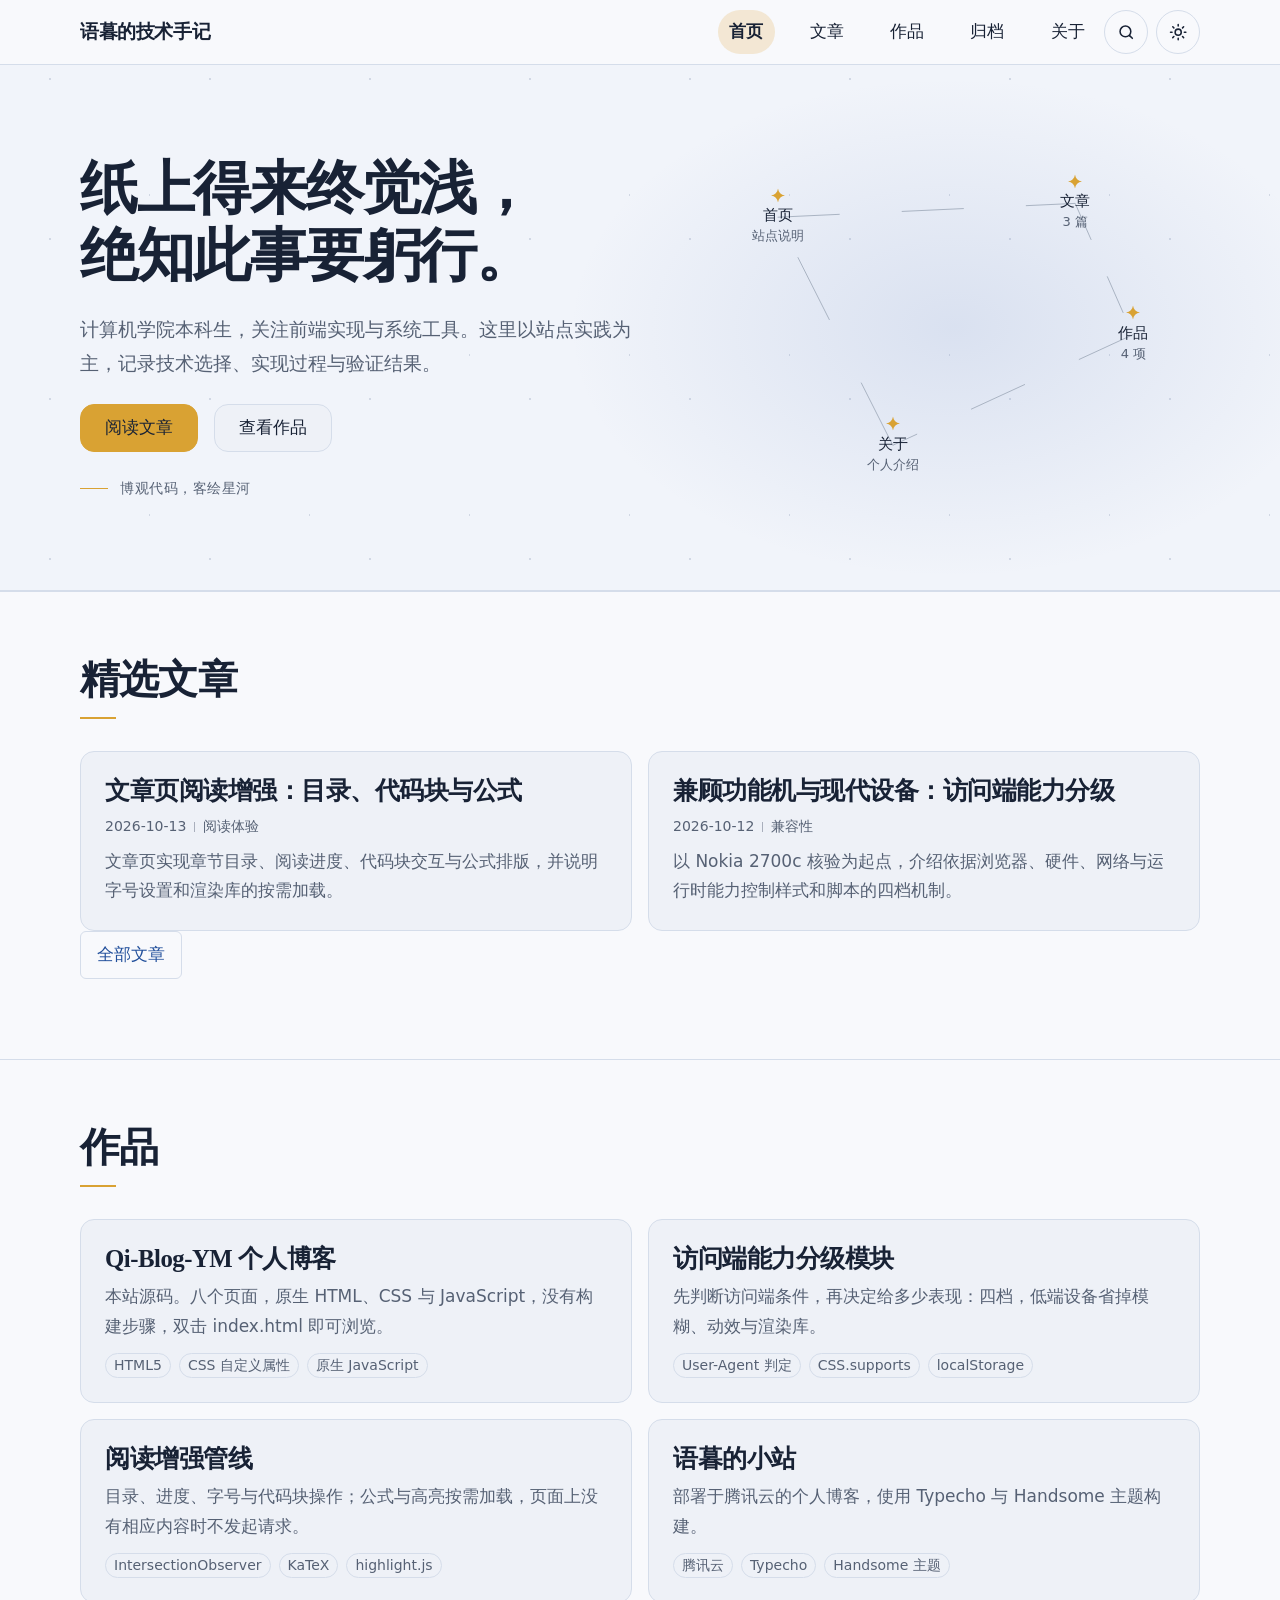
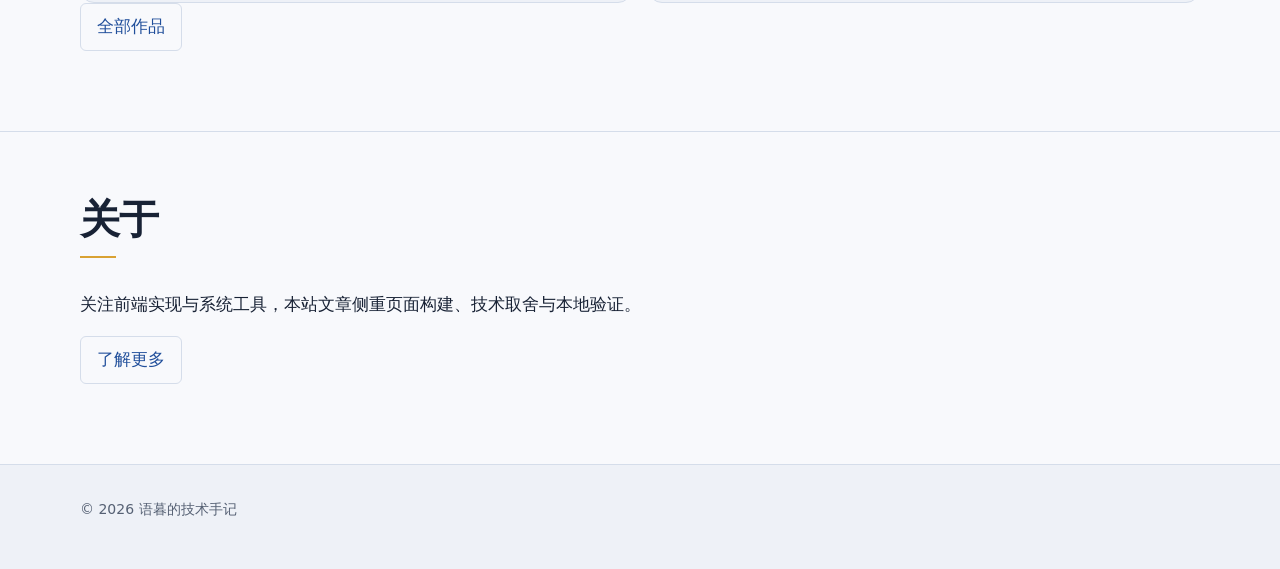
==== commit b7c15aaa: "style: 统一文章与区块导航链接样式" ====
--- a/index.html
+++ b/index.html
@@ -151,7 +151,7 @@
             </article>
           </li>
         </ul>
-        <p><a href="pages/posts.html">全部文章</a></p>
+        <p><a class="link-action" href="pages/posts.html">全部文章</a></p>
       </div>
     </section>
 
@@ -204,7 +204,7 @@
             </article>
           </li>
         </ul>
-        <p><a href="pages/works.html">全部作品</a></p>
+        <p><a class="link-action" href="pages/works.html">全部作品</a></p>
       </div>
     </section>
 
@@ -212,7 +212,7 @@
       <div class="container">
         <h2>关于</h2>
         <p>关注前端实现与系统工具，本站文章侧重页面构建、技术取舍与本地验证。</p>
-        <p><a href="pages/about.html">了解更多</a></p>
+        <p><a class="link-action" href="pages/about.html">了解更多</a></p>
       </div>
     </section>
   </main>
--- a/assets/styles/base.css
+++ b/assets/styles/base.css
@@ -116,6 +116,35 @@
   color: var(--color-link-hover);
   text-decoration-color: currentColor;
   text-decoration-thickness: 0.1em;
+}
+
+.link-action {
+  display: inline-flex;
+  min-block-size: 2.75rem;
+  align-items: center;
+  padding: var(--space-2) var(--space-4);
+  border: 1px solid var(--color-border);
+  border-radius: var(--radius-sm);
+  color: var(--color-link);
+  text-decoration: none;
+  transition:
+    color var(--duration-fast) var(--ease-out),
+    background-color var(--duration-fast) var(--ease-out),
+    border-color var(--duration-fast) var(--ease-out);
+}
+
+.link-action:link,
+.link-action:visited {
+  color: var(--color-link);
+  text-decoration: none;
+}
+
+.link-action:hover,
+.link-action:active {
+  background-color: var(--color-surface);
+  border-color: var(--color-link);
+  color: var(--color-link-hover);
+  text-decoration: none;
 }
 
 .prose a,
@@ -679,7 +708,9 @@
   .site-header,
   .card-list > li,
   .tags li,
+  .related-list,
   .pager a,
+  .link-action,
   .icon-button,
   .code-action,
   .code-toolbar {
@@ -1515,7 +1546,8 @@
   }
 
   .actions a,
-  .pager a {
+  .pager a,
+  .link-action {
     display: inline;
     padding: 0;
     background-color: transparent;
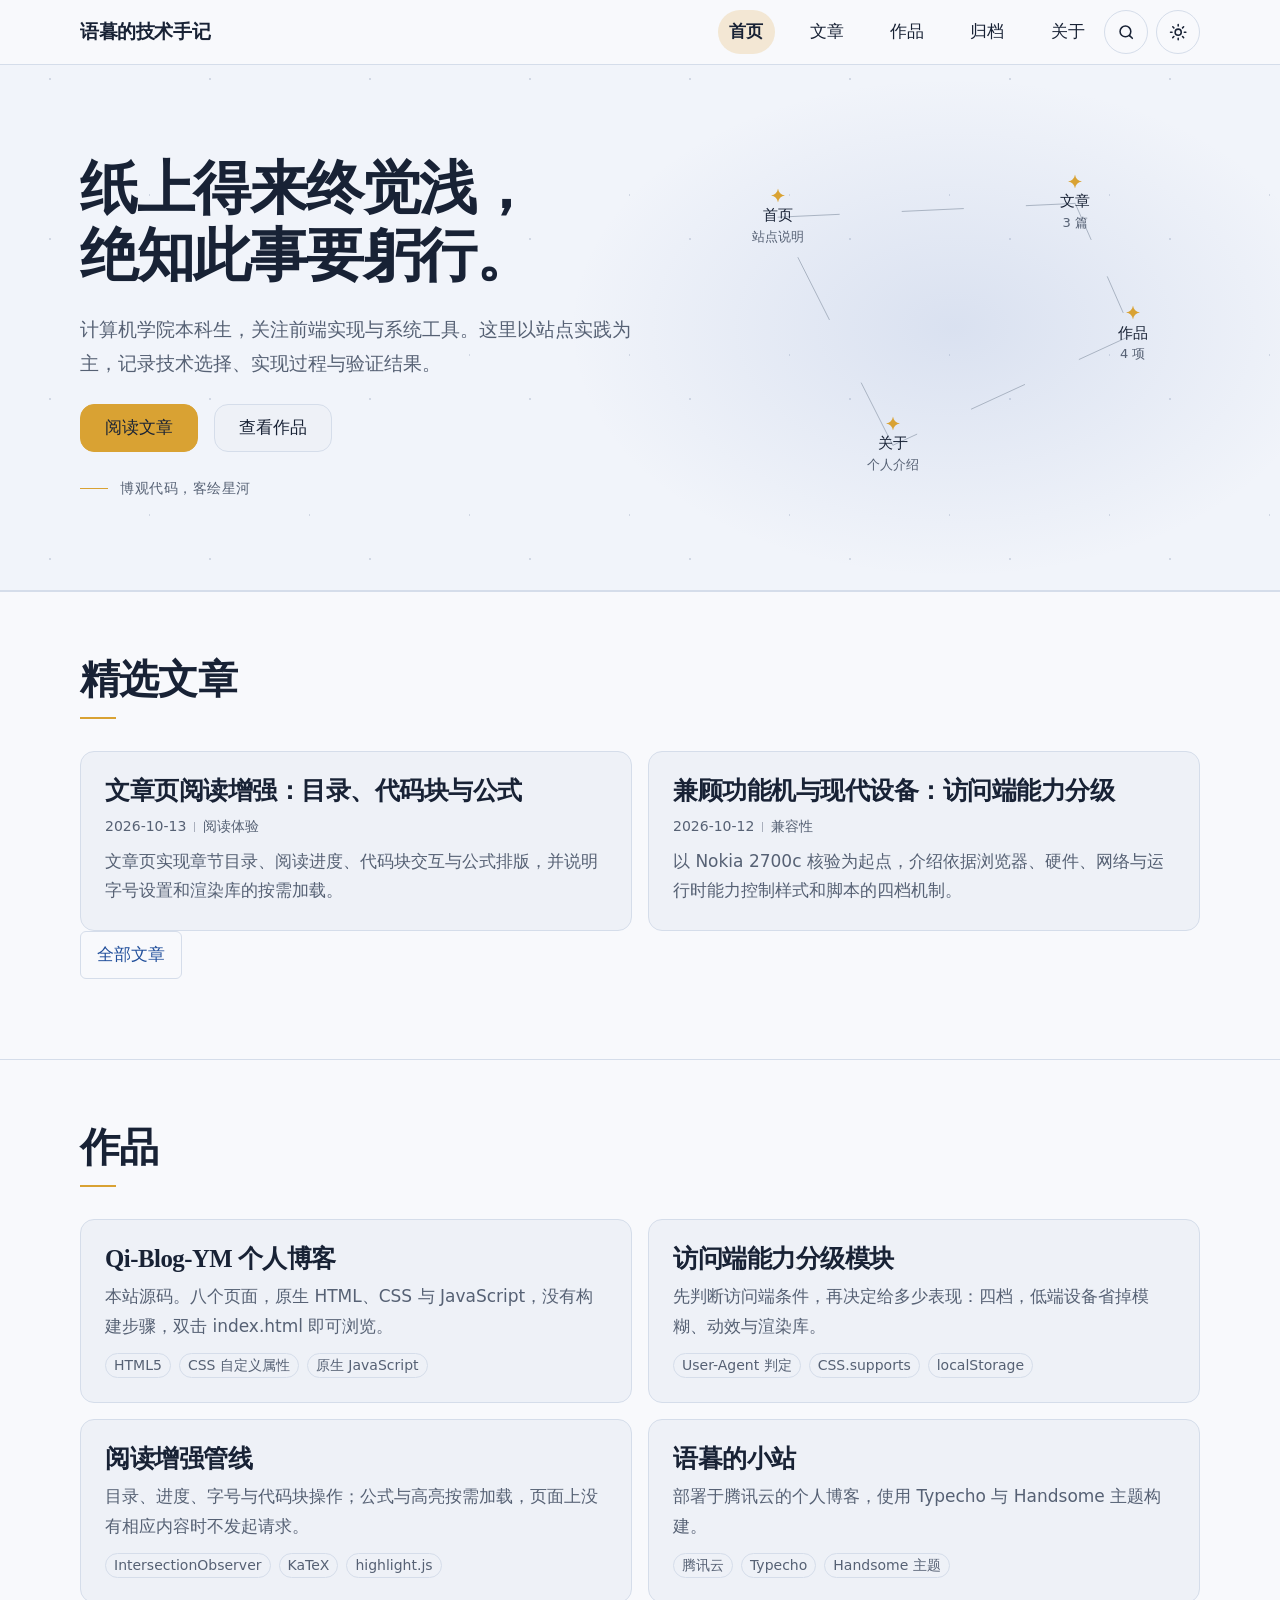
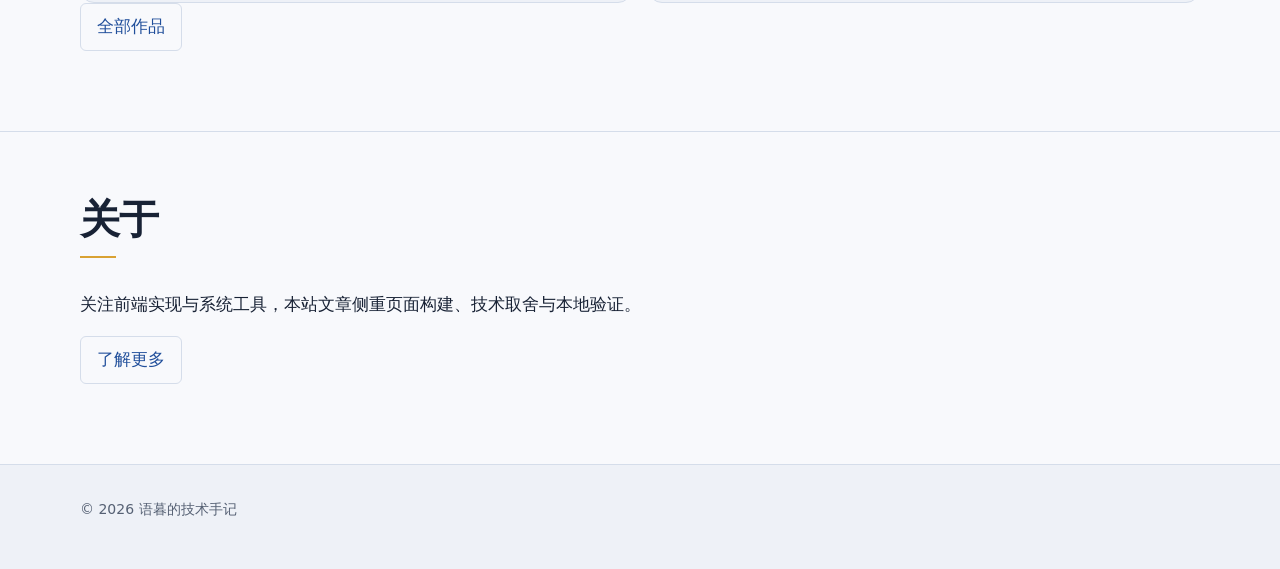
==== commit 85c9b731: "chore: 整理项目文档与静态资源" ====
--- a/index.html
+++ b/index.html
@@ -15,7 +15,6 @@
   <meta property="og:title" content="语暮的技术手记">
   <meta property="og:description" content="记录前端实现、系统工具与网站构建中的技术选择和验证过程。">
   <meta property="og:locale" content="zh_CN">
-  <meta property="og:image" content="assets/media/og-cover.png">
   <link rel="stylesheet" href="assets/styles/tokens.css?v=9">
   <link rel="stylesheet" href="assets/styles/base.css?v=10">
   <script src="assets/scripts/capability.js?v=9"></script>
